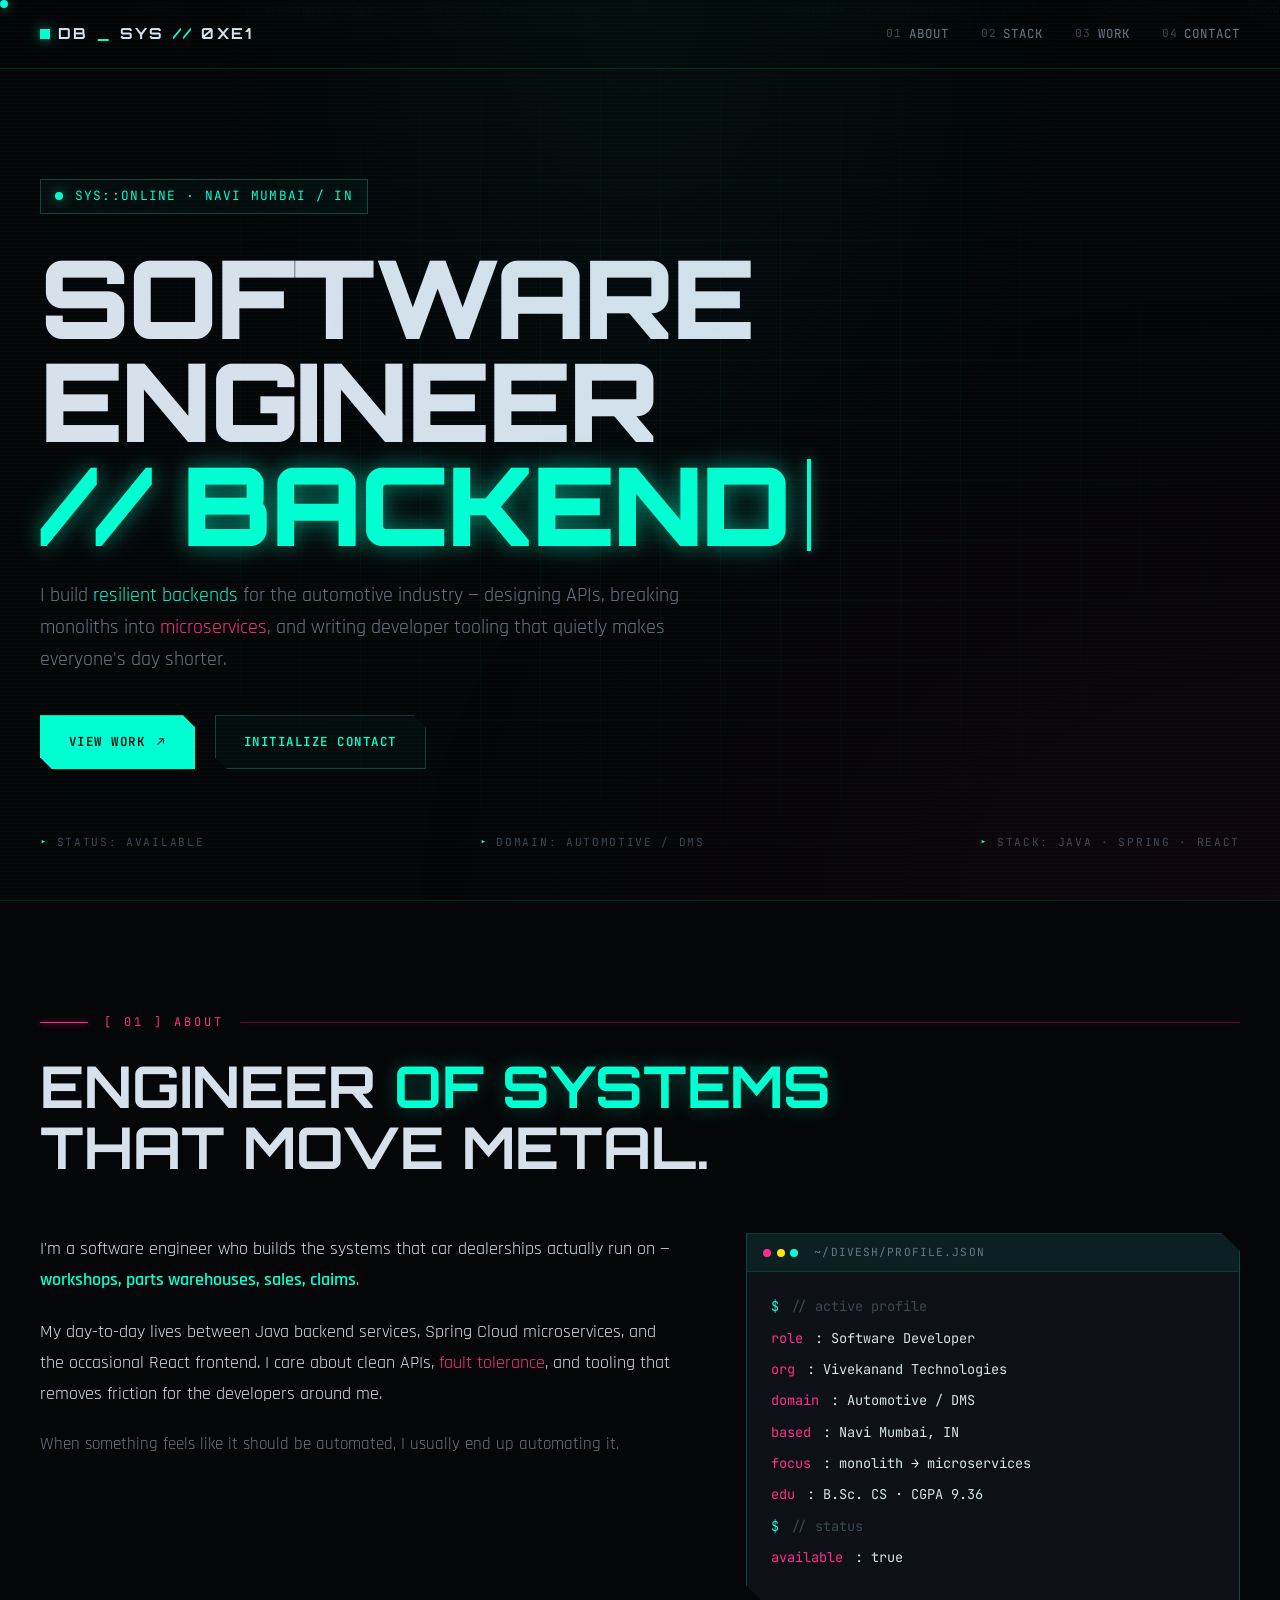
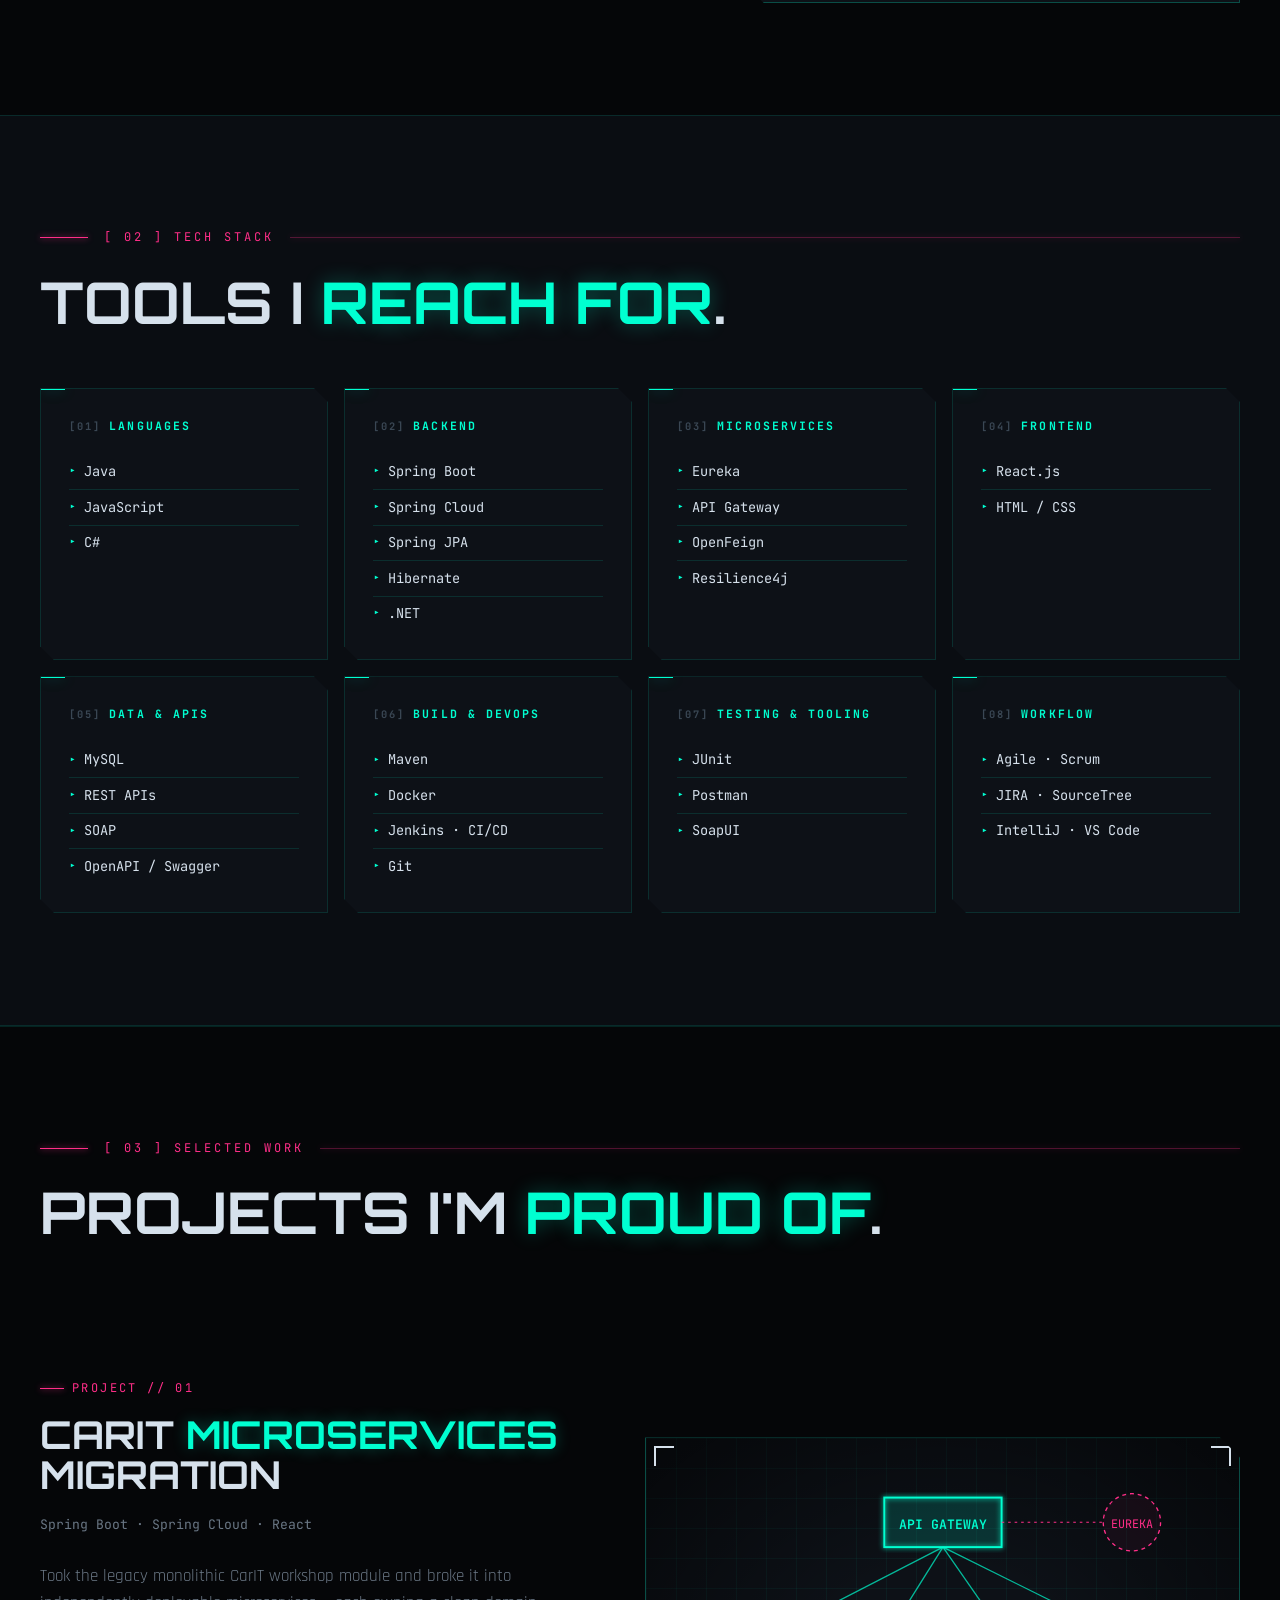
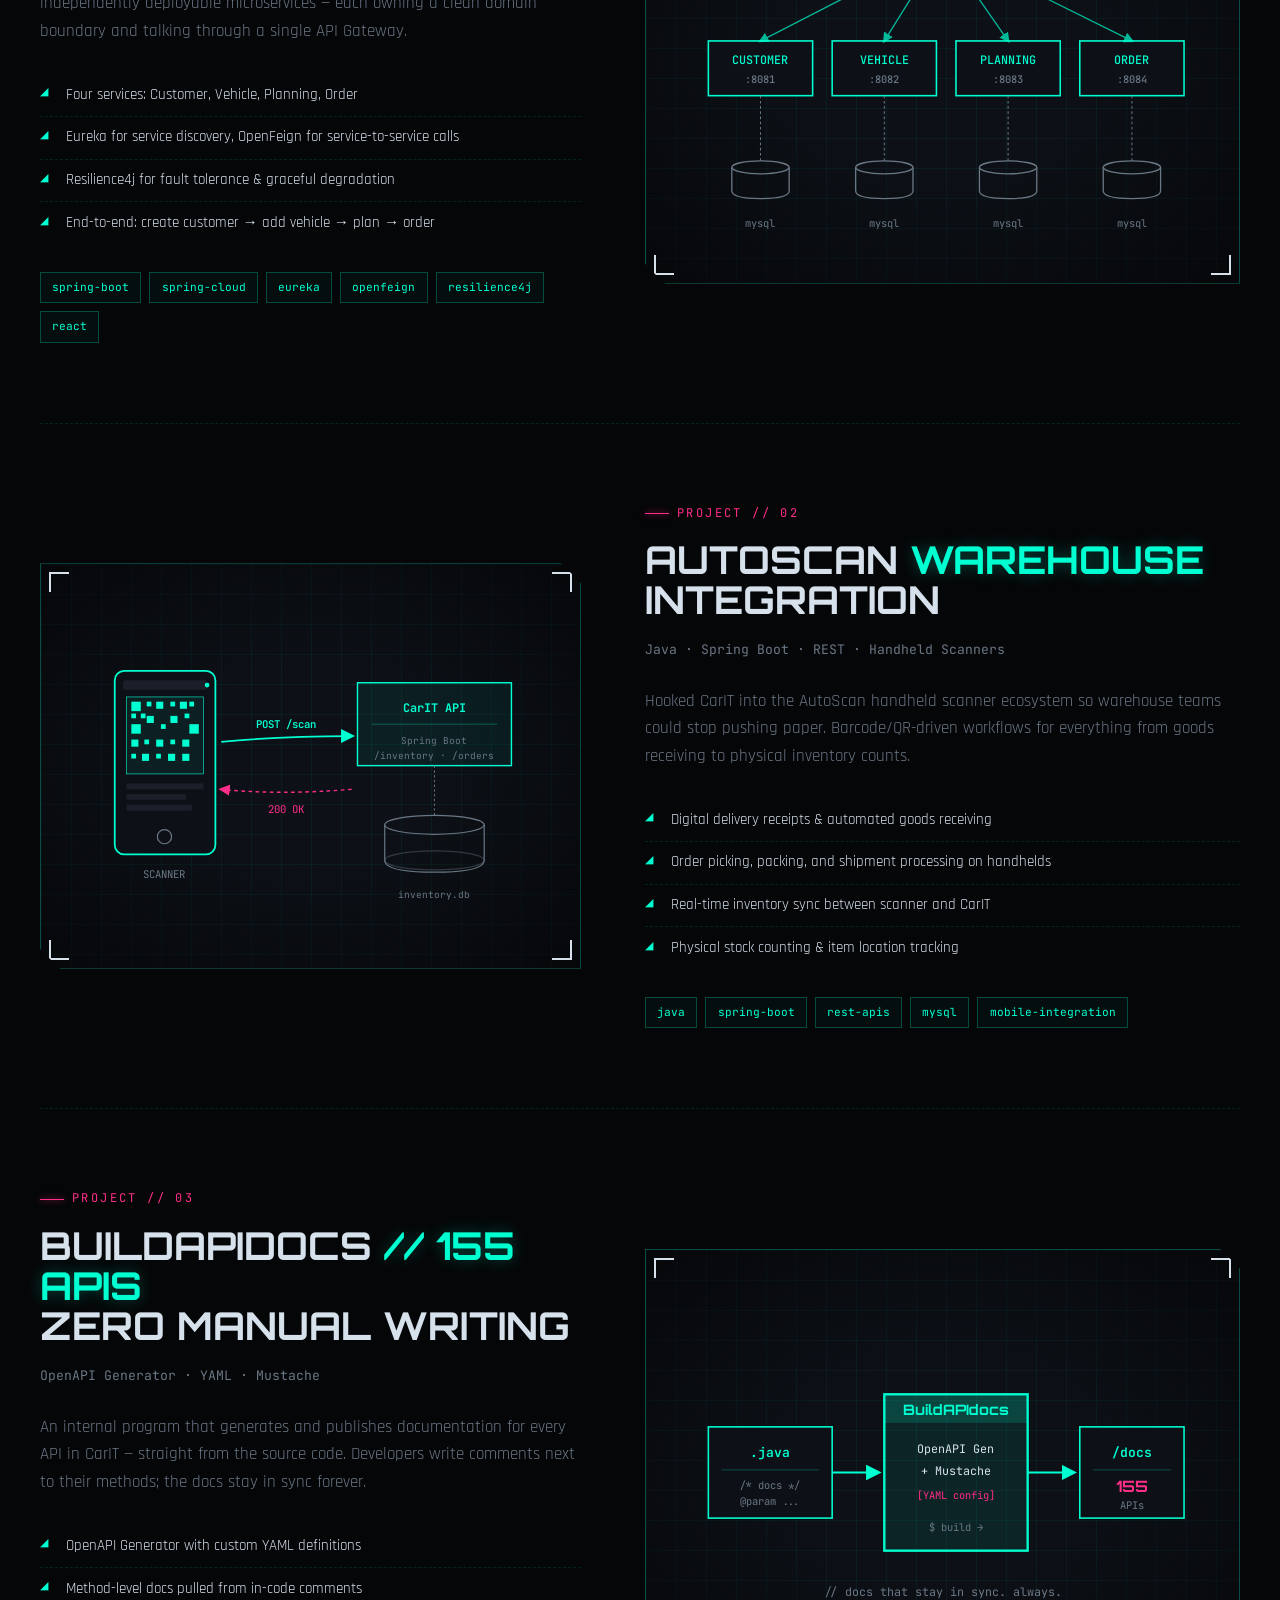
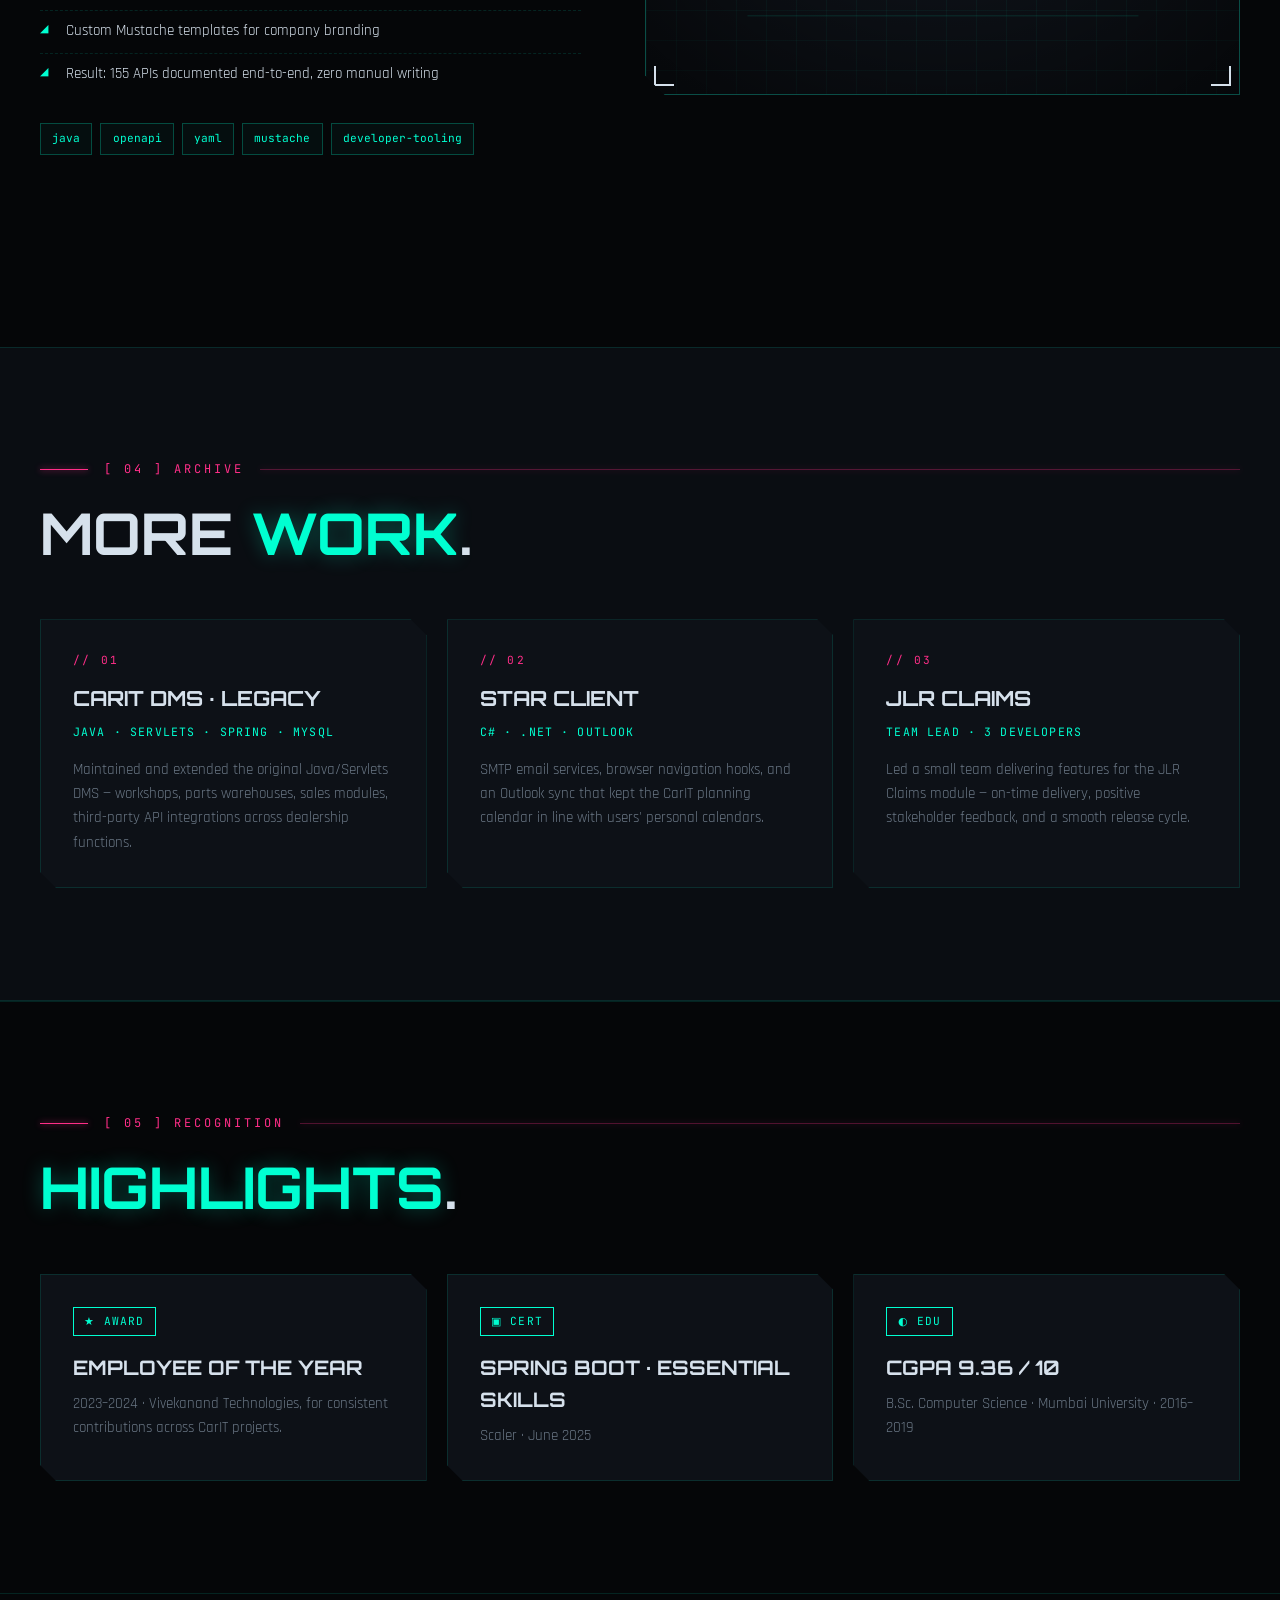
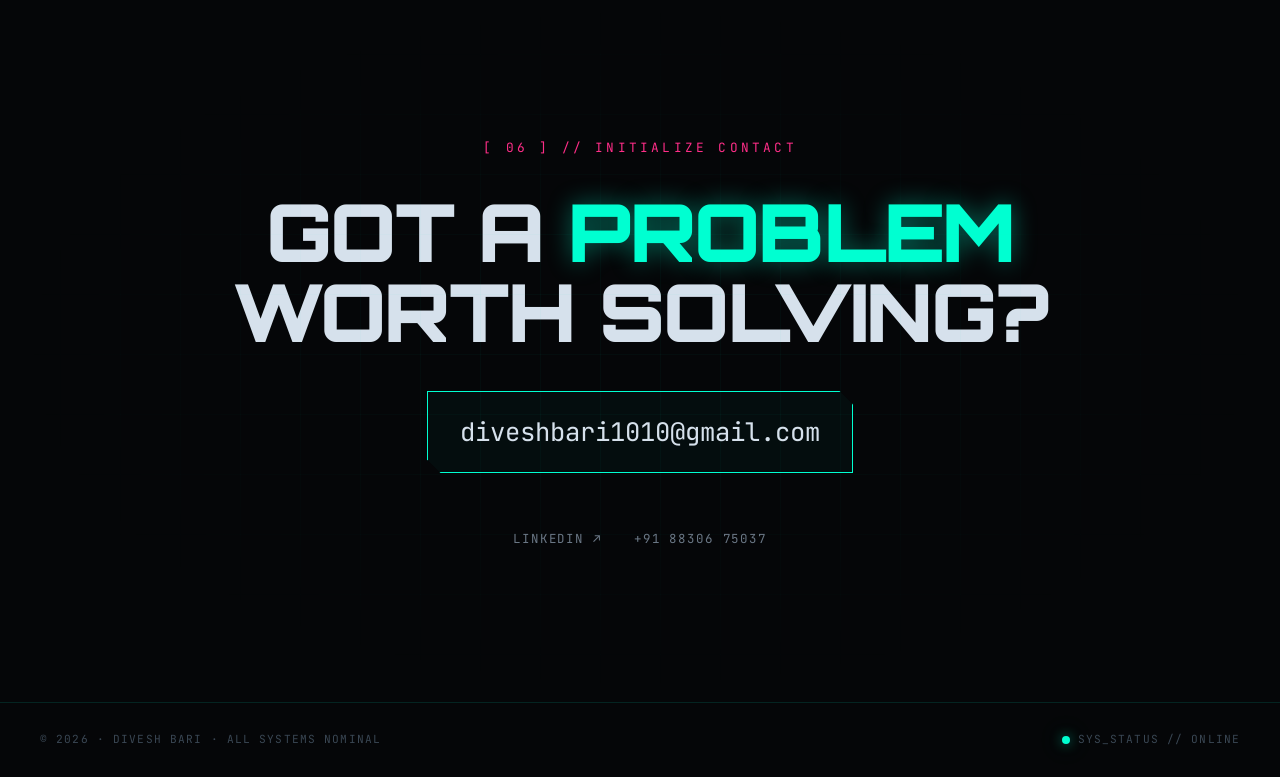
==== Portfolio/index.html @ e972c7b0 "Old portfolio and new portfolio websites Old portfolio and new portfolio websites" ====
<!DOCTYPE html>
<html lang="en">
<head>
<meta charset="UTF-8" />
<meta name="viewport" content="width=device-width, initial-scale=1.0" />
<title>Divesh Bari // Software Engineer</title>
<meta name="description" content="Software Engineer specializing in Java/Spring Boot, React, and microservices." />

<link rel="preconnect" href="https://fonts.googleapis.com">
<link rel="preconnect" href="https://fonts.gstatic.com" crossorigin>
<link href="https://fonts.googleapis.com/css2?family=JetBrains+Mono:wght@300;400;500;600;700;800&family=Orbitron:wght@400;500;700;900&family=Rajdhani:wght@300;400;500;600;700&display=swap" rel="stylesheet">
<link rel="icon" type="image/png" href="./assets/db-initials-monogram-letter.jpg">

<style>
:root {
  --bg: #050608;
  --bg-elev: #0a0d12;
  --bg-card: #0d1117;
  --panel: rgba(0, 255, 209, 0.03);
  --line: rgba(0, 255, 209, 0.12);
  --line-bright: rgba(0, 255, 209, 0.25);
  --text: #d6e1ec;
  --text-dim: #6a7785;
  --text-faint: #3a4754;

  --cyan: #00ffd1;
  --magenta: #ff2e88;
  --yellow: #ffe600;
  --purple: #b388ff;

  --display: 'Orbitron', sans-serif;
  --body: 'Rajdhani', sans-serif;
  --mono: 'JetBrains Mono', monospace;

  --glow-cyan: 0 0 12px rgba(0, 255, 209, 0.5), 0 0 30px rgba(0, 255, 209, 0.25);
  --glow-magenta: 0 0 12px rgba(255, 46, 136, 0.5), 0 0 30px rgba(255, 46, 136, 0.25);
}

* { margin: 0; padding: 0; box-sizing: border-box; }
html { scroll-behavior: smooth; }

body {
  background: var(--bg);
  color: var(--text);
  font-family: var(--body);
  font-weight: 400;
  font-size: 17px;
  line-height: 1.6;
  overflow-x: hidden;
  -webkit-font-smoothing: antialiased;
}

body::before {
  content: '';
  position: fixed;
  inset: 0;
  pointer-events: none;
  z-index: 100;
  background: repeating-linear-gradient(0deg, rgba(0, 255, 209, 0.015) 0 1px, transparent 1px 4px);
  mix-blend-mode: screen;
}
body::after {
  content: '';
  position: fixed;
  inset: 0;
  pointer-events: none;
  z-index: 99;
  background:
    radial-gradient(ellipse at top, rgba(0, 255, 209, 0.04) 0%, transparent 50%),
    radial-gradient(ellipse at bottom right, rgba(255, 46, 136, 0.04) 0%, transparent 50%);
}

.cursor-dot {
  position: fixed;
  width: 8px; height: 8px;
  background: var(--cyan);
  border-radius: 50%;
  pointer-events: none;
  z-index: 9999;
  transition: transform 0.1s ease-out;
  box-shadow: var(--glow-cyan);
  display: none;
}
@media (hover: hover) and (pointer: fine) {
  .cursor-dot { display: block; }
}

nav {
  position: fixed;
  top: 0; left: 0; right: 0;
  z-index: 50;
  padding: 1.25rem 2.5rem;
  display: flex;
  justify-content: space-between;
  align-items: center;
  background: rgba(5, 6, 8, 0.7);
  backdrop-filter: blur(16px);
  border-bottom: 1px solid var(--line);
}
.nav-logo {
  font-family: var(--display);
  font-weight: 700;
  font-size: 0.95rem;
  letter-spacing: 0.15em;
  text-transform: uppercase;
  display: flex; align-items: center; gap: 0.5rem;
}
.nav-logo::before {
  content: '';
  width: 10px; height: 10px;
  background: var(--cyan);
  box-shadow: var(--glow-cyan);
  animation: pulse 2s ease-in-out infinite;
}
@keyframes pulse {
  0%, 100% { opacity: 1; transform: scale(1); }
  50% { opacity: 0.6; transform: scale(0.8); }
}
.nav-logo span { color: var(--cyan); }

.nav-links {
  display: flex;
  gap: 2rem;
  list-style: none;
  font-family: var(--mono);
  font-size: 0.78rem;
  letter-spacing: 0.08em;
  text-transform: uppercase;
}
.nav-links a {
  color: var(--text-dim);
  text-decoration: none;
  transition: all 0.2s;
  position: relative;
  padding: 0.25rem 0;
  display: flex;
  align-items: center;
  gap: 0.4rem;
}
.nav-links a .num { color: var(--text-faint); font-size: 0.7rem; }
.nav-links a:hover, .nav-links a.active {
  color: var(--cyan);
  text-shadow: var(--glow-cyan);
}
.nav-links a.active .num, .nav-links a:hover .num { color: var(--cyan); }
.nav-links a.active::after {
  content: '';
  position: absolute;
  bottom: -1.32rem; left: 0; right: 0;
  height: 2px;
  background: var(--cyan);
  box-shadow: var(--glow-cyan);
}
@media (max-width: 720px) {
  nav { padding: 1rem 1.25rem; }
  .nav-links { gap: 1rem; font-size: 0.65rem; }
  .nav-links a .num { display: none; }
}

.hero {
  min-height: 100vh;
  padding: 7rem 2.5rem 4rem;
  position: relative;
  display: grid;
  align-items: center;
  overflow: hidden;
}
.hero::before {
  content: '';
  position: absolute;
  inset: 0;
  background-image:
    linear-gradient(rgba(0, 255, 209, 0.04) 1px, transparent 1px),
    linear-gradient(90deg, rgba(0, 255, 209, 0.04) 1px, transparent 1px);
  background-size: 60px 60px;
  mask-image: radial-gradient(ellipse at center, black 30%, transparent 75%);
}
.hero-deco {
  position: absolute;
  inset: 0;
  pointer-events: none;
  overflow: hidden;
}
.hero-deco span {
  position: absolute;
  font-family: var(--mono);
  font-size: 0.7rem;
  color: var(--cyan);
  opacity: 0.15;
  animation: float linear infinite;
  white-space: nowrap;
}
@keyframes float {
  from { transform: translateY(100vh); }
  to { transform: translateY(-100px); }
}

.hero-inner {
  max-width: 1280px;
  margin: 0 auto;
  width: 100%;
  position: relative;
  z-index: 1;
}

.hero-meta {
  font-family: var(--mono);
  font-size: 0.8rem;
  color: var(--cyan);
  margin-bottom: 2rem;
  display: inline-flex;
  align-items: center;
  gap: 0.75rem;
  padding: 0.4rem 0.85rem;
  border: 1px solid var(--line-bright);
  background: var(--panel);
  letter-spacing: 0.1em;
  opacity: 0;
  animation: glitchIn 0.6s 0.2s ease-out forwards;
}
.hero-meta::before {
  content: '';
  width: 8px; height: 8px;
  background: var(--cyan);
  border-radius: 50%;
  box-shadow: var(--glow-cyan);
  animation: pulse 1.5s ease-in-out infinite;
}

.hero h1 {
  font-family: var(--display);
  font-weight: 900;
  font-size: clamp(2.75rem, 8.5vw, 7rem);
  line-height: 0.95;
  letter-spacing: -0.02em;
  text-transform: uppercase;
  margin-bottom: 1.5rem;
}
.hero h1 .l {
  display: block;
  opacity: 0;
  animation: glitchIn 0.7s ease-out forwards;
}
.hero h1 .l:nth-child(1) { animation-delay: 0.35s; }
.hero h1 .l:nth-child(2) { animation-delay: 0.5s; }
.hero h1 .l:nth-child(3) { animation-delay: 0.65s; }
.hero h1 .neon {
  color: var(--cyan);
  text-shadow: 0 0 20px rgba(0, 255, 209, 0.4), 0 0 40px rgba(0, 255, 209, 0.2);
}
.hero h1 .neon::after {
  content: '';
  display: inline-block;
  width: 4px; height: 0.85em;
  background: var(--cyan);
  margin-left: 0.15em;
  vertical-align: -0.05em;
  box-shadow: var(--glow-cyan);
  animation: blink 1s steps(2) infinite;
}
@keyframes blink { 50% { opacity: 0; } }
@keyframes glitchIn {
  0% { opacity: 0; transform: translateY(20px); filter: blur(8px); }
  60% { opacity: 1; filter: blur(0); }
  100% { opacity: 1; transform: translateY(0); filter: blur(0); }
}

.hero-tagline {
  font-family: var(--body);
  font-size: clamp(1.05rem, 1.6vw, 1.35rem);
  color: var(--text-dim);
  max-width: 42rem;
  line-height: 1.55;
  margin-bottom: 2.5rem;
  opacity: 0;
  animation: glitchIn 0.8s 0.85s ease-out forwards;
}
.hero-tagline .hl { color: var(--cyan); }
.hero-tagline .hl2 { color: var(--magenta); }

.hero-cta {
  display: flex;
  gap: 1.25rem;
  flex-wrap: wrap;
  opacity: 0;
  animation: glitchIn 0.8s 1s ease-out forwards;
}
.btn {
  font-family: var(--mono);
  font-size: 0.78rem;
  font-weight: 600;
  text-transform: uppercase;
  letter-spacing: 0.12em;
  padding: 1rem 1.75rem;
  text-decoration: none;
  position: relative;
  transition: all 0.25s;
  border: 1px solid var(--line-bright);
  color: var(--cyan);
  display: inline-flex;
  align-items: center;
  gap: 0.75rem;
  background: var(--panel);
  clip-path: polygon(0 0, calc(100% - 12px) 0, 100% 12px, 100% 100%, 12px 100%, 0 calc(100% - 12px));
}
.btn:hover {
  color: var(--bg);
  background: var(--cyan);
  border-color: var(--cyan);
  box-shadow: var(--glow-cyan);
}
.btn.primary {
  background: var(--cyan);
  color: var(--bg);
  box-shadow: var(--glow-cyan);
}
.btn.primary:hover { background: transparent; color: var(--cyan); }
.btn .arrow { transition: transform 0.25s; }
.btn:hover .arrow { transform: translate(2px, -2px); }

.hero-stats {
  position: absolute;
  bottom: 3rem;
  left: 2.5rem;
  right: 2.5rem;
  display: flex;
  justify-content: space-between;
  font-family: var(--mono);
  font-size: 0.7rem;
  color: var(--text-faint);
  text-transform: uppercase;
  letter-spacing: 0.15em;
  opacity: 0;
  animation: glitchIn 1s 1.3s ease-out forwards;
}
.hero-stats span { display: flex; align-items: center; gap: 0.5rem; }
.hero-stats span::before { content: '▸'; color: var(--cyan); }
@media (max-width: 720px) {
  .hero-stats { font-size: 0.6rem; flex-direction: column; gap: 0.5rem; bottom: 1.5rem; }
}

section { padding: 7rem 2.5rem; position: relative; }
.container { max-width: 1280px; margin: 0 auto; position: relative; z-index: 1; }

.section-label {
  font-family: var(--mono);
  font-size: 0.75rem;
  text-transform: uppercase;
  letter-spacing: 0.25em;
  color: var(--magenta);
  margin-bottom: 1.5rem;
  display: flex;
  align-items: center;
  gap: 1rem;
}
.section-label::before, .section-label::after {
  content: '';
  height: 1px;
  background: var(--magenta);
  box-shadow: 0 0 6px var(--magenta);
}
.section-label::before { width: 3rem; }
.section-label::after { flex: 1; opacity: 0.3; }

.section-title {
  font-family: var(--display);
  font-weight: 700;
  font-size: clamp(2rem, 4.5vw, 3.75rem);
  line-height: 1.05;
  text-transform: uppercase;
  margin-bottom: 3.5rem;
}
.section-title .neon { color: var(--cyan); text-shadow: 0 0 20px rgba(0, 255, 209, 0.3); }

.about { border-top: 1px solid var(--line); }
.about-grid { display: grid; grid-template-columns: 1.3fr 1fr; gap: 4rem; align-items: start; }
@media (max-width: 900px) { .about-grid { grid-template-columns: 1fr; gap: 2.5rem; } }

.about-text p { font-size: 1.15rem; line-height: 1.7; color: var(--text); margin-bottom: 1.25rem; }
.about-text p:last-child { color: var(--text-dim); font-size: 1.05rem; }
.about-text strong { color: var(--cyan); font-weight: 600; }
.about-text em { font-style: normal; color: var(--magenta); }

.terminal {
  background: var(--bg-card);
  border: 1px solid var(--line-bright);
  font-family: var(--mono);
  font-size: 0.85rem;
  clip-path: polygon(0 0, calc(100% - 18px) 0, 100% 18px, 100% 100%, 18px 100%, 0 calc(100% - 18px));
}
.terminal-bar {
  background: rgba(0, 255, 209, 0.06);
  padding: 0.6rem 1rem;
  border-bottom: 1px solid var(--line);
  display: flex;
  align-items: center;
  gap: 0.5rem;
  font-size: 0.7rem;
  color: var(--text-dim);
  text-transform: uppercase;
  letter-spacing: 0.1em;
}
.terminal-bar .dots { display: flex; gap: 0.35rem; margin-right: 0.5rem; }
.terminal-bar .dots span { width: 8px; height: 8px; border-radius: 50%; }
.terminal-bar .dots span:nth-child(1) { background: var(--magenta); }
.terminal-bar .dots span:nth-child(2) { background: var(--yellow); }
.terminal-bar .dots span:nth-child(3) { background: var(--cyan); }
.terminal-body { padding: 1.5rem; }
.terminal-line { display: flex; gap: 0.75rem; margin-bottom: 0.6rem; }
.terminal-line .prompt { color: var(--cyan); }
.terminal-line .key { color: var(--magenta); }
.terminal-line .val { color: var(--text); }
.terminal-line .com { color: var(--text-faint); }

.stack {
  background: var(--bg-elev);
  border-top: 1px solid var(--line);
  border-bottom: 1px solid var(--line);
}
.stack-grid { display: grid; grid-template-columns: repeat(auto-fit, minmax(250px, 1fr)); gap: 1rem; }
.stack-cell {
  padding: 1.75rem;
  background: var(--bg-card);
  border: 1px solid var(--line);
  position: relative;
  transition: all 0.3s;
  clip-path: polygon(0 0, calc(100% - 14px) 0, 100% 14px, 100% 100%, 14px 100%, 0 calc(100% - 14px));
}
.stack-cell::before {
  content: '';
  position: absolute;
  top: 0; left: 0;
  width: 24px; height: 1px;
  background: var(--cyan);
  box-shadow: var(--glow-cyan);
}
.stack-cell:hover {
  border-color: var(--cyan);
  transform: translateY(-2px);
  box-shadow: 0 8px 30px rgba(0, 255, 209, 0.1);
}
.stack-cell h3 {
  font-family: var(--mono);
  font-size: 0.72rem;
  text-transform: uppercase;
  letter-spacing: 0.18em;
  color: var(--cyan);
  margin-bottom: 1.2rem;
  display: flex;
  align-items: center;
  gap: 0.5rem;
}
.stack-cell h3 .id { color: var(--text-faint); font-size: 0.65rem; }
.stack-cell ul { list-style: none; }
.stack-cell li {
  font-family: var(--mono);
  font-size: 0.85rem;
  color: var(--text);
  padding: 0.4rem 0;
  border-bottom: 1px solid var(--line);
  display: flex;
  align-items: center;
  gap: 0.5rem;
}
.stack-cell li:last-child { border-bottom: none; }
.stack-cell li::before { content: '▸'; color: var(--cyan); font-size: 0.75rem; }

.projects { border-top: 1px solid var(--line); }
.project {
  display: grid;
  grid-template-columns: 1fr 1.1fr;
  gap: 4rem;
  padding: 5rem 0;
  border-bottom: 1px dashed var(--line);
  align-items: center;
}
.project:last-of-type { border-bottom: none; }
.project:nth-child(even) .project-info { order: 2; }
@media (max-width: 900px) {
  .project { grid-template-columns: 1fr; gap: 2rem; padding: 3.5rem 0; }
  .project:nth-child(even) .project-info { order: 0; }
}

.project-num {
  font-family: var(--mono);
  font-size: 0.75rem;
  color: var(--magenta);
  letter-spacing: 0.2em;
  margin-bottom: 1rem;
  display: flex;
  align-items: center;
  gap: 0.5rem;
}
.project-num::before {
  content: '';
  width: 24px; height: 1px;
  background: var(--magenta);
  box-shadow: 0 0 6px var(--magenta);
}
.project-title {
  font-family: var(--display);
  font-size: clamp(1.6rem, 3.4vw, 2.4rem);
  font-weight: 700;
  line-height: 1.05;
  text-transform: uppercase;
  margin-bottom: 1.2rem;
}
.project-title .neon { color: var(--cyan); text-shadow: 0 0 15px rgba(0, 255, 209, 0.3); }
.project-subtitle {
  font-family: var(--mono);
  font-size: 0.82rem;
  color: var(--text-dim);
  margin-bottom: 1.75rem;
}
.project-desc { color: var(--text-dim); font-size: 1.05rem; line-height: 1.65; margin-bottom: 1.75rem; }
.project-highlights { list-style: none; margin-bottom: 1.75rem; }
.project-highlights li {
  padding: 0.55rem 0 0.55rem 1.6rem;
  position: relative;
  color: var(--text);
  font-size: 0.95rem;
  border-bottom: 1px dashed var(--line);
}
.project-highlights li:last-child { border-bottom: none; }
.project-highlights li::before {
  content: '◢';
  position: absolute;
  left: 0;
  color: var(--cyan);
  font-size: 0.7rem;
  top: 0.65rem;
}
.project-tags { display: flex; flex-wrap: wrap; gap: 0.5rem; }
.tag {
  font-family: var(--mono);
  font-size: 0.7rem;
  padding: 0.35rem 0.7rem;
  border: 1px solid var(--line-bright);
  color: var(--cyan);
  text-transform: lowercase;
  background: var(--panel);
}

.project-visual {
  aspect-ratio: 4 / 3;
  background: var(--bg-card);
  border: 1px solid var(--line-bright);
  position: relative;
  overflow: hidden;
  display: flex;
  align-items: center;
  justify-content: center;
  clip-path: polygon(0 0, calc(100% - 20px) 0, 100% 20px, 100% 100%, 20px 100%, 0 calc(100% - 20px));
}
.project-visual::before {
  content: '';
  position: absolute;
  inset: 0;
  background-image:
    linear-gradient(rgba(0, 255, 209, 0.05) 1px, transparent 1px),
    linear-gradient(90deg, rgba(0, 255, 209, 0.05) 1px, transparent 1px);
  background-size: 30px 30px;
}
.project-visual::after {
  content: '';
  position: absolute;
  inset: 0;
  background: radial-gradient(ellipse at center, transparent 30%, rgba(0, 0, 0, 0.6) 100%);
}
.project-visual svg { position: relative; z-index: 1; width: 88%; height: 88%; }
.project-visual .corner-tl, .project-visual .corner-tr,
.project-visual .corner-bl, .project-visual .corner-br {
  position: absolute;
  width: 20px; height: 20px;
  border-color: var(--cyan);
  z-index: 2;
}
.project-visual .corner-tl { top: 8px; left: 8px; border-top: 2px solid; border-left: 2px solid; }
.project-visual .corner-tr { top: 8px; right: 8px; border-top: 2px solid; border-right: 2px solid; }
.project-visual .corner-bl { bottom: 8px; left: 8px; border-bottom: 2px solid; border-left: 2px solid; }
.project-visual .corner-br { bottom: 8px; right: 8px; border-bottom: 2px solid; border-right: 2px solid; }

.more {
  background: var(--bg-elev);
  border-top: 1px solid var(--line);
  border-bottom: 1px solid var(--line);
}
.more-grid { display: grid; grid-template-columns: repeat(auto-fit, minmax(280px, 1fr)); gap: 1.25rem; }
.more-card {
  padding: 2rem;
  background: var(--bg-card);
  border: 1px solid var(--line);
  transition: all 0.3s;
  clip-path: polygon(0 0, calc(100% - 16px) 0, 100% 16px, 100% 100%, 16px 100%, 0 calc(100% - 16px));
}
.more-card:hover {
  border-color: var(--magenta);
  transform: translateY(-4px);
  box-shadow: 0 8px 30px rgba(255, 46, 136, 0.1);
}
.more-card .tag-num {
  font-family: var(--mono);
  font-size: 0.7rem;
  color: var(--magenta);
  letter-spacing: 0.2em;
  margin-bottom: 0.75rem;
}
.more-card h3 {
  font-family: var(--display);
  font-size: 1.3rem;
  font-weight: 700;
  text-transform: uppercase;
  margin-bottom: 0.5rem;
}
.more-card .meta {
  font-family: var(--mono);
  font-size: 0.72rem;
  color: var(--cyan);
  margin-bottom: 1rem;
  text-transform: uppercase;
  letter-spacing: 0.1em;
}
.more-card p { color: var(--text-dim); font-size: 0.95rem; line-height: 1.6; }

.recognition { border-top: 1px solid var(--line); }
.recog-grid { display: grid; grid-template-columns: repeat(auto-fit, minmax(280px, 1fr)); gap: 1.25rem; }
.recog-cell {
  padding: 2rem;
  background: var(--bg-card);
  border: 1px solid var(--line);
  clip-path: polygon(0 0, calc(100% - 16px) 0, 100% 16px, 100% 100%, 16px 100%, 0 calc(100% - 16px));
  transition: all 0.3s;
}
.recog-cell:hover { border-color: var(--cyan); }
.recog-cell .badge {
  display: inline-block;
  font-family: var(--mono);
  font-size: 0.7rem;
  color: var(--cyan);
  padding: 0.3rem 0.65rem;
  border: 1px solid var(--cyan);
  text-transform: uppercase;
  letter-spacing: 0.1em;
  margin-bottom: 1rem;
}
.recog-cell h3 {
  font-family: var(--display);
  font-size: 1.25rem;
  font-weight: 700;
  margin-bottom: 0.5rem;
  text-transform: uppercase;
}
.recog-cell p { color: var(--text-dim); font-size: 0.92rem; }

.contact {
  border-top: 1px solid var(--line);
  text-align: center;
  padding: 9rem 2.5rem;
  position: relative;
  overflow: hidden;
}
.contact::before {
  content: '';
  position: absolute;
  inset: 0;
  background-image:
    linear-gradient(rgba(0, 255, 209, 0.03) 1px, transparent 1px),
    linear-gradient(90deg, rgba(0, 255, 209, 0.03) 1px, transparent 1px);
  background-size: 60px 60px;
  mask-image: radial-gradient(ellipse at center, black 20%, transparent 70%);
}
.contact .pre {
  font-family: var(--mono);
  font-size: 0.8rem;
  color: var(--magenta);
  letter-spacing: 0.25em;
  text-transform: uppercase;
  margin-bottom: 2rem;
}
.contact h2 {
  font-family: var(--display);
  font-weight: 900;
  font-size: clamp(2.25rem, 6.5vw, 5rem);
  line-height: 1.0;
  text-transform: uppercase;
  letter-spacing: -0.02em;
  margin-bottom: 2.5rem;
}
.contact h2 .neon { color: var(--cyan); text-shadow: 0 0 25px rgba(0, 255, 209, 0.4); }
.contact-email {
  font-family: var(--mono);
  font-size: clamp(1.05rem, 2.5vw, 1.6rem);
  color: var(--text);
  text-decoration: none;
  padding: 1.25rem 2rem;
  border: 1px solid var(--cyan);
  background: var(--panel);
  display: inline-block;
  transition: all 0.3s;
  clip-path: polygon(0 0, calc(100% - 14px) 0, 100% 14px, 100% 100%, 14px 100%, 0 calc(100% - 14px));
}
.contact-email:hover {
  color: var(--bg);
  background: var(--cyan);
  box-shadow: var(--glow-cyan);
}
.contact-links {
  margin-top: 3rem;
  display: flex;
  justify-content: center;
  gap: 2rem;
  font-family: var(--mono);
  font-size: 0.78rem;
  text-transform: uppercase;
  letter-spacing: 0.15em;
  flex-wrap: wrap;
}
.contact-links a {
  color: var(--text-dim);
  text-decoration: none;
  transition: all 0.2s;
  padding: 0.5rem 0;
  border-bottom: 1px solid transparent;
}
.contact-links a:hover { color: var(--cyan); border-color: var(--cyan); }

footer {
  padding: 1.75rem 2.5rem;
  border-top: 1px solid var(--line);
  display: flex;
  justify-content: space-between;
  font-family: var(--mono);
  font-size: 0.7rem;
  color: var(--text-faint);
  text-transform: uppercase;
  letter-spacing: 0.1em;
}
footer .status { display: flex; align-items: center; gap: 0.5rem; }
footer .status::before {
  content: '';
  width: 8px; height: 8px;
  background: var(--cyan);
  border-radius: 50%;
  box-shadow: var(--glow-cyan);
  animation: pulse 2s ease-in-out infinite;
}
@media (max-width: 600px) {
  footer { flex-direction: column; gap: 0.5rem; align-items: center; }
}

.reveal { opacity: 0; transform: translateY(40px); transition: opacity 0.8s, transform 0.8s; }
.reveal.in { opacity: 1; transform: translateY(0); }

.reveal-children > * { opacity: 0; transform: translateY(20px); transition: opacity 0.6s, transform 0.6s; }
.reveal-children.in > * { opacity: 1; transform: translateY(0); }
.reveal-children.in > *:nth-child(1) { transition-delay: 0.05s; }
.reveal-children.in > *:nth-child(2) { transition-delay: 0.12s; }
.reveal-children.in > *:nth-child(3) { transition-delay: 0.19s; }
.reveal-children.in > *:nth-child(4) { transition-delay: 0.26s; }
.reveal-children.in > *:nth-child(5) { transition-delay: 0.33s; }
.reveal-children.in > *:nth-child(6) { transition-delay: 0.4s; }
.reveal-children.in > *:nth-child(7) { transition-delay: 0.47s; }
.reveal-children.in > *:nth-child(8) { transition-delay: 0.54s; }

.contact-links a,
.contact-email {
  position: relative;
  z-index: 9999;
}
</style>
</head>
<body>

<div class="cursor-dot" id="cursor"></div>

<nav>
  <div class="nav-logo">DB<span>_</span>SYS<span>//</span>0xE1</div>
  <ul class="nav-links">
    <li><a href="#about" data-section="about"><span class="num">01</span> About</a></li>
    <li><a href="#stack" data-section="stack"><span class="num">02</span> Stack</a></li>
    <li><a href="#work" data-section="work"><span class="num">03</span> Work</a></li>
    <li><a href="#contact" data-section="contact"><span class="num">04</span> Contact</a></li>
  </ul>
</nav>

<section class="hero" id="top">
  <div class="hero-deco" id="deco"></div>
  <div class="hero-inner">
    <div class="hero-meta">SYS::ONLINE · NAVI MUMBAI / IN</div>
    <h1>
      <span class="l">Software</span>
      <span class="l">Engineer</span>
      <span class="l neon">// Backend</span>
    </h1>
    <p class="hero-tagline">
      I build <span class="hl">resilient backends</span> for the automotive industry —
      designing APIs, breaking monoliths into <span class="hl2">microservices</span>,
      and writing developer tooling that quietly makes everyone's day shorter.
    </p>
    <div class="hero-cta">
      <a href="#work" class="btn primary">View Work <span class="arrow">↗</span></a>
      <a href="#contact" class="btn">Initialize Contact</a>
    </div>
  </div>
  <div class="hero-stats">
    <span>STATUS: AVAILABLE</span>
    <span>DOMAIN: AUTOMOTIVE / DMS</span>
    <span>STACK: JAVA · SPRING · REACT</span>
  </div>
</section>

<section id="about" class="about">
  <div class="container">
    <div class="section-label">[ 01 ] About</div>
    <h2 class="section-title reveal">Engineer <span class="neon">of systems</span><br>that move metal.</h2>
    <div class="about-grid">
      <div class="about-text reveal">
        <p>I'm a software engineer who builds the systems that car dealerships
        actually run on — <strong>workshops, parts warehouses, sales, claims</strong>.</p>
        <p>My day-to-day lives between Java backend services, Spring Cloud
        microservices, and the occasional React frontend. I care about clean
        APIs, <em>fault tolerance</em>, and tooling that removes friction
        for the developers around me.</p>
        <p>When something feels like it should be automated, I usually end up
        automating it.</p>
      </div>
      <div class="terminal reveal">
        <div class="terminal-bar">
          <div class="dots"><span></span><span></span><span></span></div>
          <span>~/divesh/profile.json</span>
        </div>
        <div class="terminal-body">
          <div class="terminal-line"><span class="prompt">$</span><span class="com">// active profile</span></div>
          <div class="terminal-line"><span class="key">role</span><span class="val">: Software Developer</span></div>
          <div class="terminal-line"><span class="key">org</span><span class="val">: Vivekanand Technologies</span></div>
          <div class="terminal-line"><span class="key">domain</span><span class="val">: Automotive / DMS</span></div>
          <div class="terminal-line"><span class="key">based</span><span class="val">: Navi Mumbai, IN</span></div>
          <div class="terminal-line"><span class="key">focus</span><span class="val">: monolith → microservices</span></div>
          <div class="terminal-line"><span class="key">edu</span><span class="val">: B.Sc. CS · CGPA 9.36</span></div>
          <div class="terminal-line"><span class="prompt">$</span><span class="com">// status</span></div>
          <div class="terminal-line"><span class="key">available</span><span class="val">: true</span></div>
        </div>
      </div>
    </div>
  </div>
</section>

<section id="stack" class="stack">
  <div class="container">
    <div class="section-label">[ 02 ] Tech Stack</div>
    <h2 class="section-title reveal">Tools I <span class="neon">reach for</span>.</h2>
    <div class="stack-grid reveal-children">
      <div class="stack-cell"><h3><span class="id">[01]</span> Languages</h3><ul><li>Java</li><li>JavaScript</li><li>C#</li></ul></div>
      <div class="stack-cell"><h3><span class="id">[02]</span> Backend</h3><ul><li>Spring Boot</li><li>Spring Cloud</li><li>Spring JPA</li><li>Hibernate</li><li>.NET</li></ul></div>
      <div class="stack-cell"><h3><span class="id">[03]</span> Microservices</h3><ul><li>Eureka</li><li>API Gateway</li><li>OpenFeign</li><li>Resilience4j</li></ul></div>
      <div class="stack-cell"><h3><span class="id">[04]</span> Frontend</h3><ul><li>React.js</li><li>HTML / CSS</li></ul></div>
      <div class="stack-cell"><h3><span class="id">[05]</span> Data &amp; APIs</h3><ul><li>MySQL</li><li>REST APIs</li><li>SOAP</li><li>OpenAPI / Swagger</li></ul></div>
      <div class="stack-cell"><h3><span class="id">[06]</span> Build &amp; DevOps</h3><ul><li>Maven</li><li>Docker</li><li>Jenkins · CI/CD</li><li>Git</li></ul></div>
      <div class="stack-cell"><h3><span class="id">[07]</span> Testing &amp; Tooling</h3><ul><li>JUnit</li><li>Postman</li><li>SoapUI</li></ul></div>
      <div class="stack-cell"><h3><span class="id">[08]</span> Workflow</h3><ul><li>Agile · Scrum</li><li>JIRA · SourceTree</li><li>IntelliJ · VS Code</li></ul></div>
    </div>
  </div>
</section>

<section id="work" class="projects">
  <div class="container">
    <div class="section-label">[ 03 ] Selected Work</div>
    <h2 class="section-title reveal">Projects I'm <span class="neon">proud of</span>.</h2>

    <article class="project reveal">
      <div class="project-info">
        <div class="project-num">PROJECT // 01</div>
        <h3 class="project-title">CarIT <span class="neon">Microservices</span><br>Migration</h3>
        <div class="project-subtitle">Spring Boot · Spring Cloud · React</div>
        <p class="project-desc">Took the legacy monolithic CarIT workshop module and broke it into independently deployable microservices — each owning a clean domain boundary and talking through a single API Gateway.</p>
        <ul class="project-highlights">
          <li>Four services: Customer, Vehicle, Planning, Order</li>
          <li>Eureka for service discovery, OpenFeign for service-to-service calls</li>
          <li>Resilience4j for fault tolerance &amp; graceful degradation</li>
          <li>End-to-end: create customer → add vehicle → plan → order</li>
        </ul>
        <div class="project-tags">
          <span class="tag">spring-boot</span><span class="tag">spring-cloud</span>
          <span class="tag">eureka</span><span class="tag">openfeign</span>
          <span class="tag">resilience4j</span><span class="tag">react</span>
        </div>
      </div>
      <div class="project-visual">
        <span class="corner-tl"></span><span class="corner-tr"></span>
        <span class="corner-bl"></span><span class="corner-br"></span>
        <svg viewBox="0 0 400 300" xmlns="http://www.w3.org/2000/svg">
          <defs>
            <marker id="arrCyan" markerWidth="8" markerHeight="8" refX="6" refY="4" orient="auto">
              <polygon points="0 0, 8 4, 0 8" fill="#00ffd1"/>
            </marker>
            <filter id="glowCyan">
              <feGaussianBlur stdDeviation="2" result="b"/>
              <feMerge><feMergeNode in="b"/><feMergeNode in="SourceGraphic"/></feMerge>
            </filter>
          </defs>
          <rect x="155" y="25" width="90" height="38" fill="rgba(0,255,209,0.08)" stroke="#00ffd1" stroke-width="1.5" filter="url(#glowCyan)"/>
          <text x="200" y="49" text-anchor="middle" fill="#00ffd1" font-family="JetBrains Mono" font-size="10" font-weight="600">API GATEWAY</text>
          <circle cx="345" cy="44" r="22" fill="rgba(255,46,136,0.05)" stroke="#ff2e88" stroke-width="1" stroke-dasharray="3 3"/>
          <text x="345" y="48" text-anchor="middle" fill="#ff2e88" font-family="JetBrains Mono" font-size="9">EUREKA</text>
          <line x1="245" y1="44" x2="323" y2="44" stroke="#ff2e88" stroke-width="0.8" stroke-dasharray="2 3"/>
          <g font-family="JetBrains Mono" font-size="9" font-weight="500">
            <rect x="20" y="135" width="80" height="42" fill="#0d1117" stroke="#00ffd1" stroke-width="1.2"/>
            <text x="60" y="153" text-anchor="middle" fill="#00ffd1">CUSTOMER</text>
            <text x="60" y="167" text-anchor="middle" fill="#6a7785" font-size="8">:8081</text>
            <rect x="115" y="135" width="80" height="42" fill="#0d1117" stroke="#00ffd1" stroke-width="1.2"/>
            <text x="155" y="153" text-anchor="middle" fill="#00ffd1">VEHICLE</text>
            <text x="155" y="167" text-anchor="middle" fill="#6a7785" font-size="8">:8082</text>
            <rect x="210" y="135" width="80" height="42" fill="#0d1117" stroke="#00ffd1" stroke-width="1.2"/>
            <text x="250" y="153" text-anchor="middle" fill="#00ffd1">PLANNING</text>
            <text x="250" y="167" text-anchor="middle" fill="#6a7785" font-size="8">:8083</text>
            <rect x="305" y="135" width="80" height="42" fill="#0d1117" stroke="#00ffd1" stroke-width="1.2"/>
            <text x="345" y="153" text-anchor="middle" fill="#00ffd1">ORDER</text>
            <text x="345" y="167" text-anchor="middle" fill="#6a7785" font-size="8">:8084</text>
          </g>
          <line x1="200" y1="63" x2="60" y2="135" stroke="#00ffd1" stroke-width="1" marker-end="url(#arrCyan)" opacity="0.7"/>
          <line x1="200" y1="63" x2="155" y2="135" stroke="#00ffd1" stroke-width="1" marker-end="url(#arrCyan)" opacity="0.7"/>
          <line x1="200" y1="63" x2="250" y2="135" stroke="#00ffd1" stroke-width="1" marker-end="url(#arrCyan)" opacity="0.7"/>
          <line x1="200" y1="63" x2="345" y2="135" stroke="#00ffd1" stroke-width="1" marker-end="url(#arrCyan)" opacity="0.7"/>
          <g font-family="JetBrains Mono" font-size="8" fill="#6a7785">
            <ellipse cx="60" cy="232" rx="22" ry="5" fill="none" stroke="#6a7785"/>
            <path d="M 38 232 L 38 250 Q 38 256 60 256 Q 82 256 82 250 L 82 232" fill="none" stroke="#6a7785"/>
            <ellipse cx="155" cy="232" rx="22" ry="5" fill="none" stroke="#6a7785"/>
            <path d="M 133 232 L 133 250 Q 133 256 155 256 Q 177 256 177 250 L 177 232" fill="none" stroke="#6a7785"/>
            <ellipse cx="250" cy="232" rx="22" ry="5" fill="none" stroke="#6a7785"/>
            <path d="M 228 232 L 228 250 Q 228 256 250 256 Q 272 256 272 250 L 272 232" fill="none" stroke="#6a7785"/>
            <ellipse cx="345" cy="232" rx="22" ry="5" fill="none" stroke="#6a7785"/>
            <path d="M 323 232 L 323 250 Q 323 256 345 256 Q 367 256 367 250 L 367 232" fill="none" stroke="#6a7785"/>
            <text x="60" y="278" text-anchor="middle">mysql</text>
            <text x="155" y="278" text-anchor="middle">mysql</text>
            <text x="250" y="278" text-anchor="middle">mysql</text>
            <text x="345" y="278" text-anchor="middle">mysql</text>
          </g>
          <line x1="60" y1="177" x2="60" y2="227" stroke="#6a7785" stroke-width="0.8" stroke-dasharray="2 2"/>
          <line x1="155" y1="177" x2="155" y2="227" stroke="#6a7785" stroke-width="0.8" stroke-dasharray="2 2"/>
          <line x1="250" y1="177" x2="250" y2="227" stroke="#6a7785" stroke-width="0.8" stroke-dasharray="2 2"/>
          <line x1="345" y1="177" x2="345" y2="227" stroke="#6a7785" stroke-width="0.8" stroke-dasharray="2 2"/>
        </svg>
      </div>
    </article>

    <article class="project reveal">
      <div class="project-info">
        <div class="project-num">PROJECT // 02</div>
        <h3 class="project-title">AutoScan <span class="neon">Warehouse</span><br>Integration</h3>
        <div class="project-subtitle">Java · Spring Boot · REST · Handheld Scanners</div>
        <p class="project-desc">Hooked CarIT into the AutoScan handheld scanner ecosystem so warehouse teams could stop pushing paper. Barcode/QR-driven workflows for everything from goods receiving to physical inventory counts.</p>
        <ul class="project-highlights">
          <li>Digital delivery receipts &amp; automated goods receiving</li>
          <li>Order picking, packing, and shipment processing on handhelds</li>
          <li>Real-time inventory sync between scanner and CarIT</li>
          <li>Physical stock counting &amp; item location tracking</li>
        </ul>
        <div class="project-tags">
          <span class="tag">java</span><span class="tag">spring-boot</span>
          <span class="tag">rest-apis</span><span class="tag">mysql</span>
          <span class="tag">mobile-integration</span>
        </div>
      </div>
      <div class="project-visual">
        <span class="corner-tl"></span><span class="corner-tr"></span>
        <span class="corner-bl"></span><span class="corner-br"></span>
        <svg viewBox="0 0 400 300" xmlns="http://www.w3.org/2000/svg">
          <defs>
            <marker id="arrCyan2" markerWidth="8" markerHeight="8" refX="6" refY="4" orient="auto">
              <polygon points="0 0, 8 4, 0 8" fill="#00ffd1"/>
            </marker>
            <marker id="arrMag2" markerWidth="8" markerHeight="8" refX="6" refY="4" orient="auto">
              <polygon points="0 0, 8 4, 0 8" fill="#ff2e88"/>
            </marker>
          </defs>
          <rect x="35" y="70" width="85" height="155" rx="8" fill="#0d1117" stroke="#00ffd1" stroke-width="1.5"/>
          <rect x="42" y="78" width="71" height="8" rx="2" fill="#1a1f29"/>
          <circle cx="113" cy="82" r="2" fill="#00ffd1"/>
          <rect x="45" y="92" width="65" height="65" fill="rgba(0,255,209,0.06)" stroke="#00ffd1" stroke-width="0.5"/>
          <g fill="#00ffd1">
            <rect x="49" y="96" width="8" height="8"/><rect x="49" y="106" width="4" height="4"/><rect x="57" y="106" width="4" height="4"/><rect x="49" y="115" width="8" height="8"/>
            <rect x="62" y="96" width="4" height="4"/><rect x="70" y="96" width="6" height="6"/><rect x="62" y="108" width="6" height="6"/><rect x="74" y="115" width="4" height="4"/>
            <rect x="82" y="96" width="4" height="4"/><rect x="90" y="96" width="6" height="6"/><rect x="98" y="96" width="4" height="4"/>
            <rect x="82" y="108" width="6" height="6"/><rect x="94" y="106" width="4" height="4"/><rect x="98" y="115" width="8" height="8"/>
            <rect x="49" y="128" width="6" height="6"/><rect x="60" y="128" width="4" height="4"/><rect x="70" y="128" width="6" height="6"/><rect x="82" y="128" width="4" height="4"/><rect x="92" y="128" width="6" height="6"/>
            <rect x="49" y="140" width="4" height="4"/><rect x="58" y="140" width="6" height="6"/><rect x="70" y="140" width="4" height="4"/><rect x="80" y="140" width="6" height="6"/><rect x="92" y="140" width="6" height="6"/>
          </g>
          <rect x="45" y="165" width="65" height="5" fill="#1a1f29"/>
          <rect x="45" y="174" width="50" height="5" fill="#1a1f29"/>
          <rect x="45" y="183" width="55" height="5" fill="#1a1f29"/>
          <circle cx="77" cy="210" r="6" fill="none" stroke="#6a7785" stroke-width="1"/>
          <text x="77" y="245" text-anchor="middle" fill="#6a7785" font-family="JetBrains Mono" font-size="9">SCANNER</text>

          <path d="M 125 130 Q 175 125 235 125" fill="none" stroke="#00ffd1" stroke-width="1.5" marker-end="url(#arrCyan2)"/>
          <text x="180" y="118" text-anchor="middle" fill="#00ffd1" font-family="JetBrains Mono" font-size="9" font-weight="600">POST /scan</text>
          <path d="M 235 170 Q 175 175 125 170" fill="none" stroke="#ff2e88" stroke-width="1.2" stroke-dasharray="3 3" marker-end="url(#arrMag2)"/>
          <text x="180" y="190" text-anchor="middle" fill="#ff2e88" font-family="JetBrains Mono" font-size="9">200 OK</text>

          <rect x="240" y="80" width="130" height="70" fill="rgba(0,255,209,0.06)" stroke="#00ffd1" stroke-width="1.2"/>
          <text x="305" y="105" text-anchor="middle" fill="#00ffd1" font-family="JetBrains Mono" font-size="10" font-weight="700">CarIT API</text>
          <line x1="252" y1="115" x2="358" y2="115" stroke="#00ffd1" stroke-width="0.5" opacity="0.5"/>
          <text x="305" y="132" text-anchor="middle" fill="#6a7785" font-family="JetBrains Mono" font-size="8">Spring Boot</text>
          <text x="305" y="144" text-anchor="middle" fill="#6a7785" font-family="JetBrains Mono" font-size="8">/inventory · /orders</text>

          <ellipse cx="305" cy="200" rx="42" ry="8" fill="none" stroke="#6a7785" stroke-width="1"/>
          <path d="M 263 200 L 263 230 Q 263 240 305 240 Q 347 240 347 230 L 347 200" fill="none" stroke="#6a7785" stroke-width="1"/>
          <ellipse cx="305" cy="230" rx="42" ry="8" fill="none" stroke="#6a7785" stroke-width="1" opacity="0.4"/>
          <text x="305" y="262" text-anchor="middle" fill="#6a7785" font-family="JetBrains Mono" font-size="8">inventory.db</text>
          <line x1="305" y1="150" x2="305" y2="192" stroke="#6a7785" stroke-width="0.8" stroke-dasharray="2 2"/>
        </svg>
      </div>
    </article>

    <article class="project reveal">
      <div class="project-info">
        <div class="project-num">PROJECT // 03</div>
        <h3 class="project-title">BuildAPIdocs <span class="neon">// 155 APIs</span><br>zero manual writing</h3>
        <div class="project-subtitle">OpenAPI Generator · YAML · Mustache</div>
        <p class="project-desc">An internal program that generates and publishes documentation for every API in CarIT — straight from the source code. Developers write comments next to their methods; the docs stay in sync forever.</p>
        <ul class="project-highlights">
          <li>OpenAPI Generator with custom YAML definitions</li>
          <li>Method-level docs pulled from in-code comments</li>
          <li>Custom Mustache templates for company branding</li>
          <li>Result: 155 APIs documented end-to-end, zero manual writing</li>
        </ul>
        <div class="project-tags">
          <span class="tag">java</span><span class="tag">openapi</span>
          <span class="tag">yaml</span><span class="tag">mustache</span>
          <span class="tag">developer-tooling</span>
        </div>
      </div>
      <div class="project-visual">
        <span class="corner-tl"></span><span class="corner-tr"></span>
        <span class="corner-bl"></span><span class="corner-br"></span>
        <svg viewBox="0 0 400 300" xmlns="http://www.w3.org/2000/svg">
          <defs>
            <marker id="arrCyan3" markerWidth="8" markerHeight="8" refX="6" refY="4" orient="auto">
              <polygon points="0 0, 8 4, 0 8" fill="#00ffd1"/>
            </marker>
          </defs>
          <rect x="20" y="115" width="95" height="70" fill="#0d1117" stroke="#00ffd1" stroke-width="1.2"/>
          <text x="67" y="138" text-anchor="middle" fill="#00ffd1" font-family="JetBrains Mono" font-size="10" font-weight="600">.java</text>
          <line x1="30" y1="148" x2="105" y2="148" stroke="#00ffd1" stroke-width="0.5" opacity="0.4"/>
          <text x="67" y="163" text-anchor="middle" fill="#6a7785" font-family="JetBrains Mono" font-size="8">/* docs */</text>
          <text x="67" y="175" text-anchor="middle" fill="#6a7785" font-family="JetBrains Mono" font-size="8">@param ...</text>

          <line x1="115" y1="150" x2="150" y2="150" stroke="#00ffd1" stroke-width="1.5" marker-end="url(#arrCyan3)"/>

          <rect x="155" y="90" width="110" height="120" fill="rgba(0,255,209,0.08)" stroke="#00ffd1" stroke-width="1.8"/>
          <rect x="155" y="90" width="110" height="22" fill="rgba(0,255,209,0.15)"/>
          <text x="210" y="106" text-anchor="middle" fill="#00ffd1" font-family="Orbitron" font-size="11" font-weight="700">BuildAPIdocs</text>
          <text x="210" y="135" text-anchor="middle" fill="#d6e1ec" font-family="JetBrains Mono" font-size="9">OpenAPI Gen</text>
          <text x="210" y="152" text-anchor="middle" fill="#d6e1ec" font-family="JetBrains Mono" font-size="9">+ Mustache</text>
          <text x="210" y="170" text-anchor="middle" fill="#ff2e88" font-family="JetBrains Mono" font-size="8">[YAML config]</text>
          <text x="210" y="195" text-anchor="middle" fill="#6a7785" font-family="JetBrains Mono" font-size="8">$ build →</text>

          <line x1="265" y1="150" x2="300" y2="150" stroke="#00ffd1" stroke-width="1.5" marker-end="url(#arrCyan3)"/>

          <rect x="305" y="115" width="80" height="70" fill="#0d1117" stroke="#00ffd1" stroke-width="1.2"/>
          <text x="345" y="138" text-anchor="middle" fill="#00ffd1" font-family="JetBrains Mono" font-size="10" font-weight="600">/docs</text>
          <line x1="315" y1="148" x2="375" y2="148" stroke="#00ffd1" stroke-width="0.5" opacity="0.4"/>
          <text x="345" y="165" text-anchor="middle" fill="#ff2e88" font-family="Orbitron" font-size="12" font-weight="700">155</text>
          <text x="345" y="178" text-anchor="middle" fill="#6a7785" font-family="JetBrains Mono" font-size="8">APIs</text>

          <text x="200" y="245" text-anchor="middle" fill="#6a7785" font-family="JetBrains Mono" font-size="9">// docs that stay in sync. always.</text>
          <line x1="50" y1="260" x2="350" y2="260" stroke="#00ffd1" stroke-width="0.5" opacity="0.2"/>
        </svg>
      </div>
    </article>
  </div>
</section>

<section class="more">
  <div class="container">
    <div class="section-label">[ 04 ] Archive</div>
    <h2 class="section-title reveal">More <span class="neon">work</span>.</h2>
    <div class="more-grid reveal-children">
      <div class="more-card">
        <div class="tag-num">// 01</div>
        <h3>CarIT DMS · Legacy</h3>
        <div class="meta">Java · Servlets · Spring · MySQL</div>
        <p>Maintained and extended the original Java/Servlets DMS — workshops, parts warehouses, sales modules, third-party API integrations across dealership functions.</p>
      </div>
      <div class="more-card">
        <div class="tag-num">// 02</div>
        <h3>Star Client</h3>
        <div class="meta">C# · .NET · Outlook</div>
        <p>SMTP email services, browser navigation hooks, and an Outlook sync that kept the CarIT planning calendar in line with users' personal calendars.</p>
      </div>
      <div class="more-card">
        <div class="tag-num">// 03</div>
        <h3>JLR Claims</h3>
        <div class="meta">Team Lead · 3 Developers</div>
        <p>Led a small team delivering features for the JLR Claims module — on-time delivery, positive stakeholder feedback, and a smooth release cycle.</p>
      </div>
    </div>
  </div>
</section>

<section class="recognition">
  <div class="container">
    <div class="section-label">[ 05 ] Recognition</div>
    <h2 class="section-title reveal"><span class="neon">Highlights</span>.</h2>
    <div class="recog-grid reveal-children">
      <div class="recog-cell">
        <div class="badge">★ AWARD</div>
        <h3>Employee of the Year</h3>
        <p>2023–2024 · Vivekanand Technologies, for consistent contributions across CarIT projects.</p>
      </div>
      <div class="recog-cell">
        <div class="badge">▣ CERT</div>
        <h3>Spring Boot · Essential Skills</h3>
        <p>Scaler · June 2025</p>
      </div>
      <div class="recog-cell">
        <div class="badge">◐ EDU</div>
        <h3>CGPA 9.36 / 10</h3>
        <p>B.Sc. Computer Science · Mumbai University · 2016–2019</p>
      </div>
    </div>
  </div>
</section>

<section id="contact" class="contact">
  <div class="pre">[ 06 ] // Initialize Contact</div>
  <h2>Got a <span class="neon">problem</span><br>worth solving?</h2>
  <a href="mailto:diveshbari1010@gmail.com" class="contact-email">diveshbari1010@gmail.com</a>
  <div class="contact-links">
    <a href="https://www.linkedin.com/in/divesh-bari/" target="_blank" rel="noopener">LinkedIn ↗</a>
    <a href="tel:+918830675037">+91 88306 75037</a>
  </div>
</section>

<footer>
  <div>© <span id="year"></span> · DIVESH BARI · ALL SYSTEMS NOMINAL</div>
  <div class="status">SYS_STATUS // ONLINE</div>
</footer>

<script>
const cursor = document.getElementById('cursor');
if (cursor && window.matchMedia('(hover: hover)').matches) {
  document.addEventListener('mousemove', (e) => {
    cursor.style.transform = `translate(${e.clientX - 4}px, ${e.clientY - 4}px)`;
  });
  document.querySelectorAll('a, button, .stack-cell, .more-card, .recog-cell, .project-visual').forEach(el => {
    el.addEventListener('mouseenter', () => cursor.style.transform += ' scale(2.5)');
    el.addEventListener('mouseleave', () => {
      cursor.style.transform = cursor.style.transform.replace(' scale(2.5)', '');
    });
  });
}

const io = new IntersectionObserver((entries) => {
  entries.forEach(e => {
    if (e.isIntersecting) {
      e.target.classList.add('in');
      io.unobserve(e.target);
    }
  });
}, { threshold: 0.12 });
document.querySelectorAll('.reveal, .reveal-children').forEach(el => io.observe(el));

const sections = document.querySelectorAll('section[id]');
const navLinks = document.querySelectorAll('.nav-links a');
function updateNav() {
  const scrollY = window.pageYOffset;
  sections.forEach(sec => {
    const top = sec.offsetTop - 120;
    const height = sec.offsetHeight;
    const id = sec.getAttribute('id');
    if (scrollY >= top && scrollY < top + height) {
      navLinks.forEach(l => l.classList.toggle('active', l.dataset.section === id));
    }
  });
}
window.addEventListener('scroll', updateNav);
updateNav();

document.getElementById('year').textContent = new Date().getFullYear();

const deco = document.getElementById('deco');
if (deco) {
  const fragments = [
    '0x1F4A', 'GET /api/v1', '404', 'POST /scan', '{ ok: true }', 'spring.cloud',
    'eureka.client', '@RestController', 'try { }', 'await fetch()', '0x00FFD1',
    'mysql://', 'docker run', 'jenkins.build', 'main()', 'public class',
    'OpenAPI', 'Resilience4j', '0x88', 'JWT.verify'
  ];
  for (let i = 0; i < 14; i++) {
    const s = document.createElement('span');
    s.textContent = fragments[i % fragments.length];
    s.style.left = (Math.random() * 100) + '%';
    s.style.animationDuration = (15 + Math.random() * 20) + 's';
    s.style.animationDelay = -(Math.random() * 20) + 's';
    s.style.fontSize = (10 + Math.random() * 6) + 'px';
    deco.appendChild(s);
  }
}
</script>
</body>
</html>
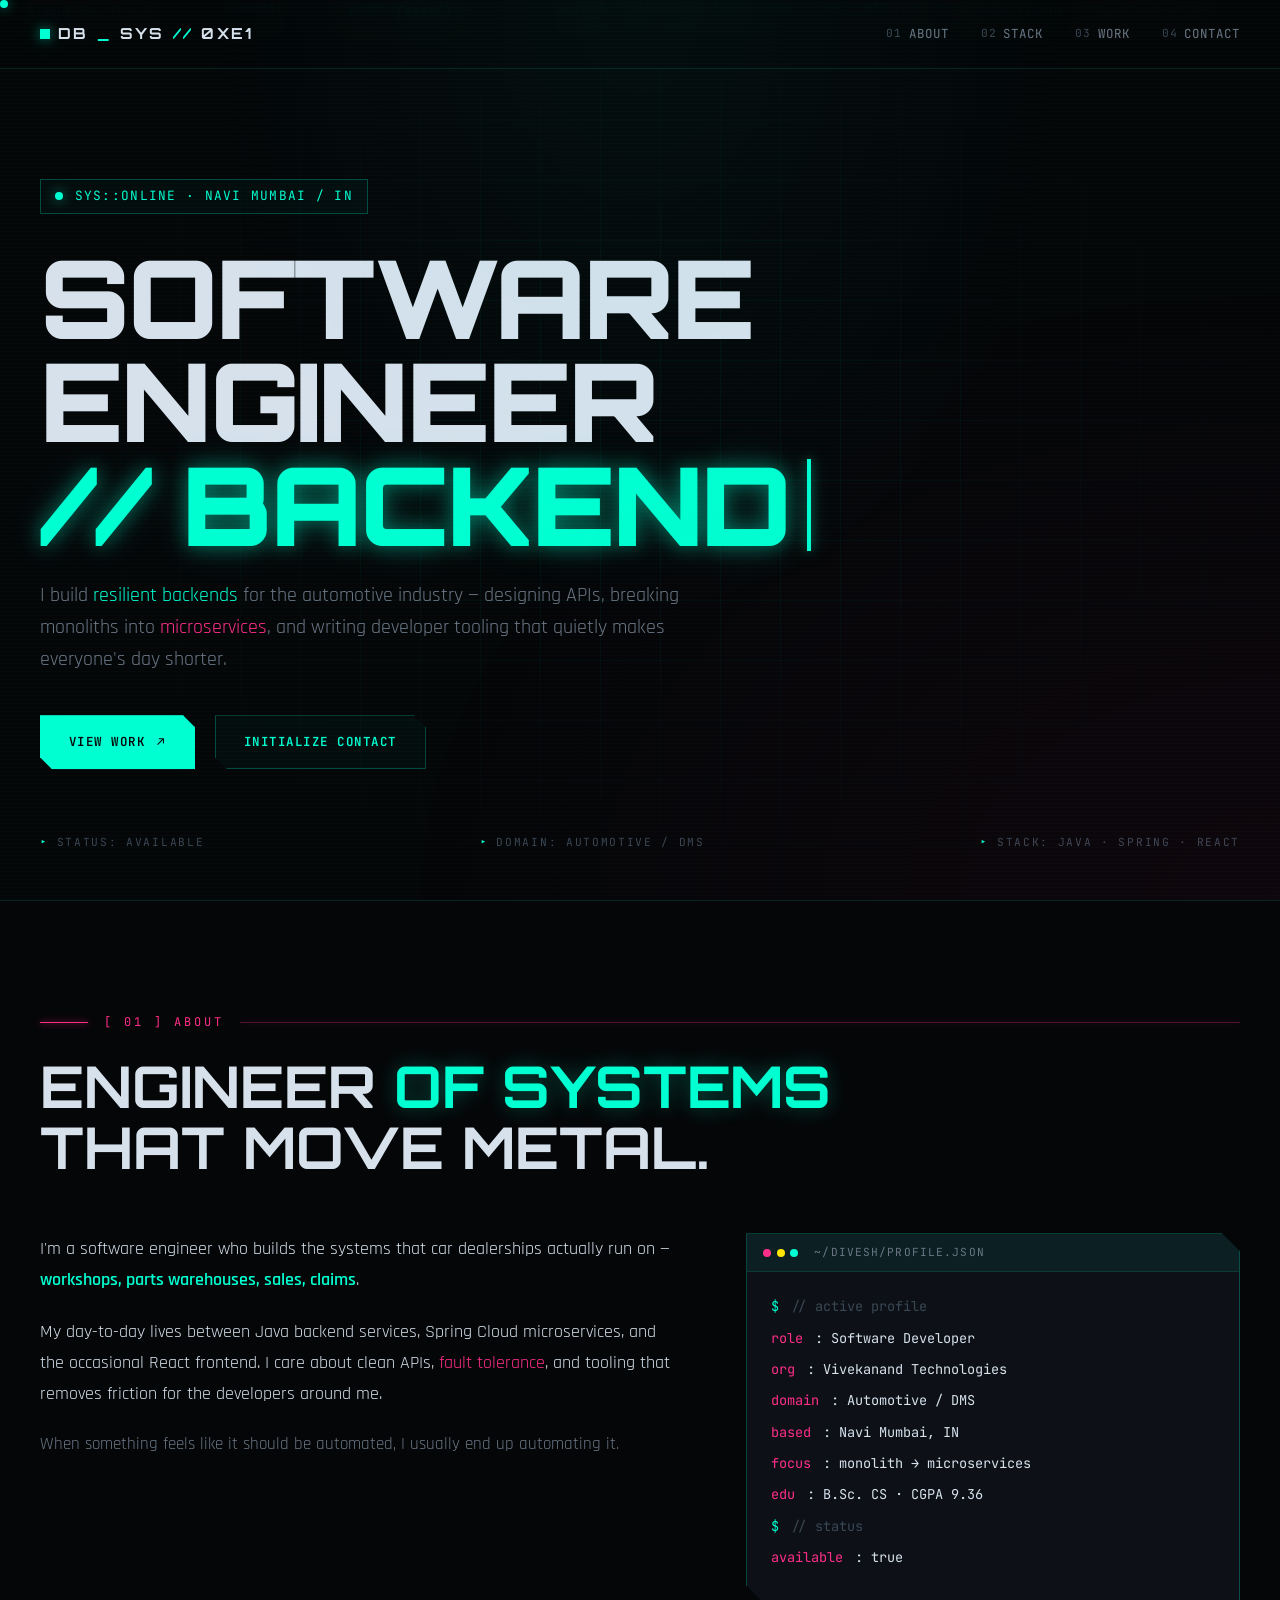
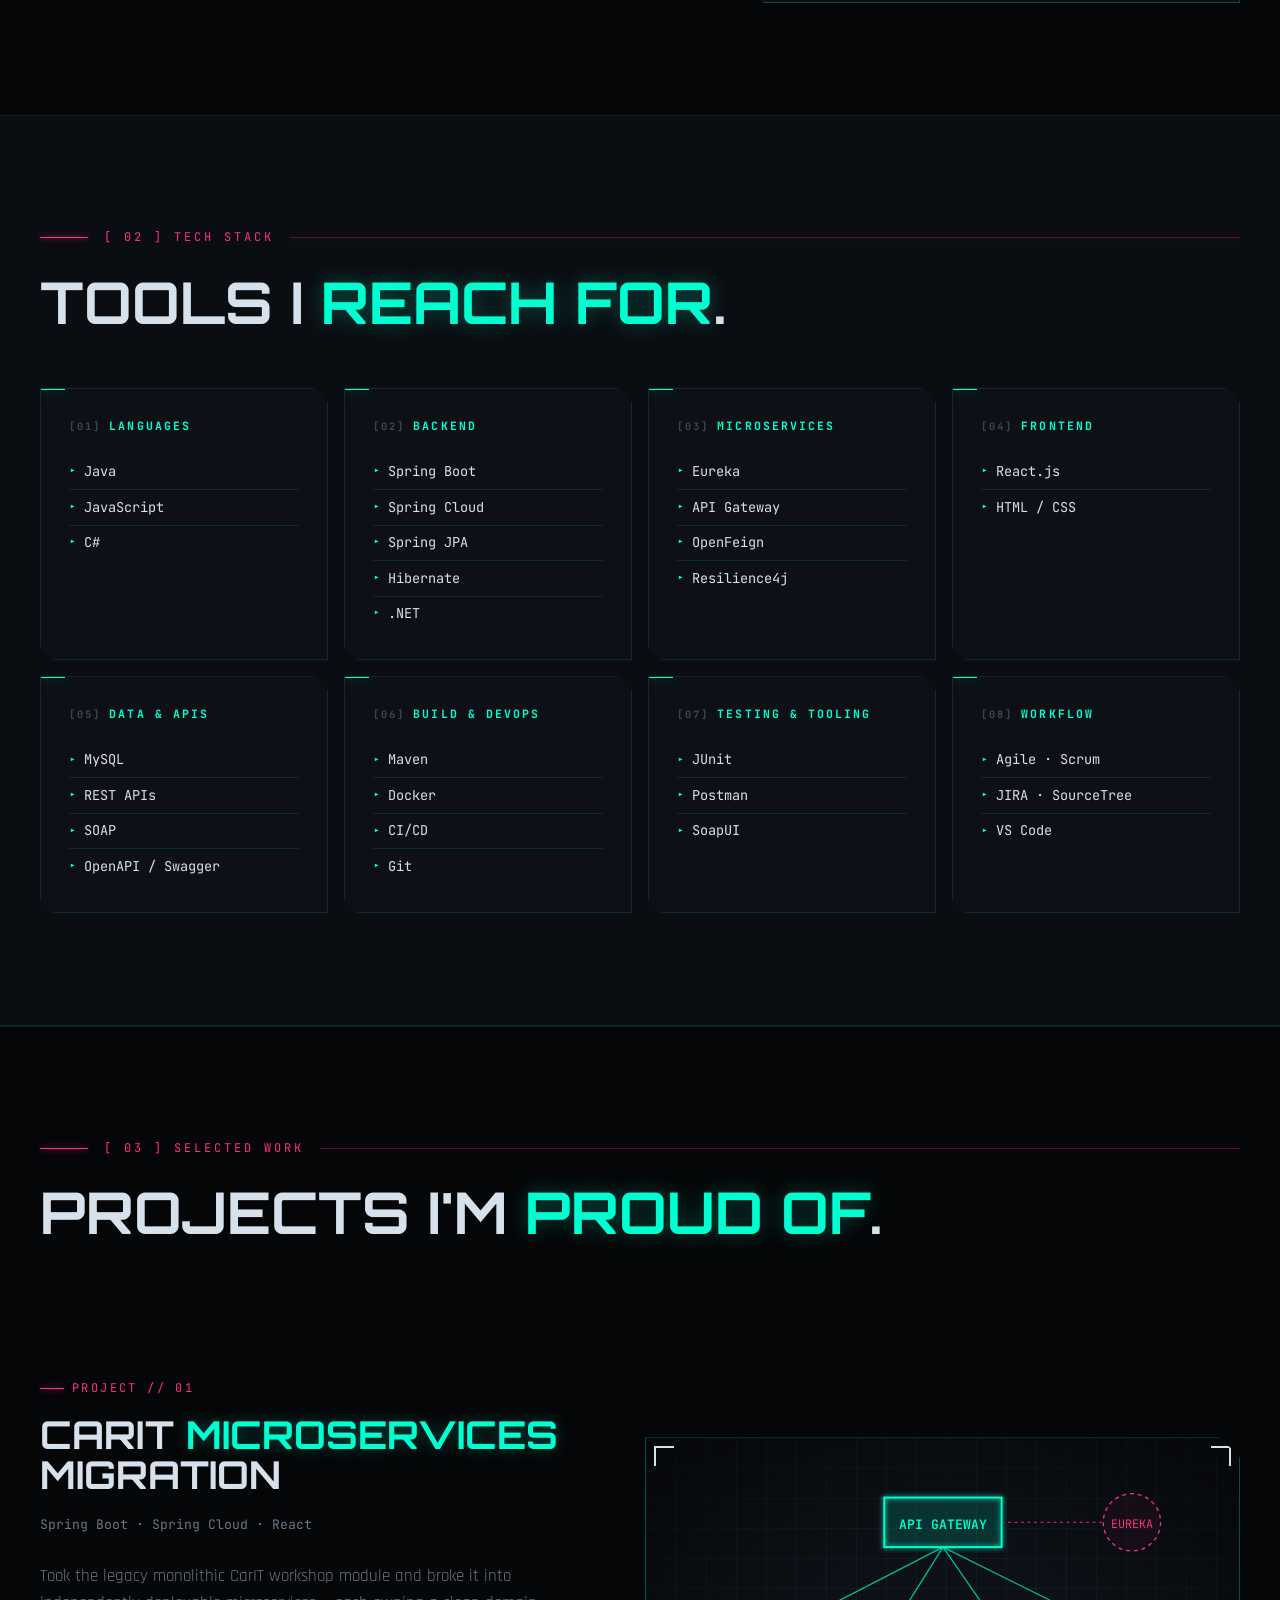
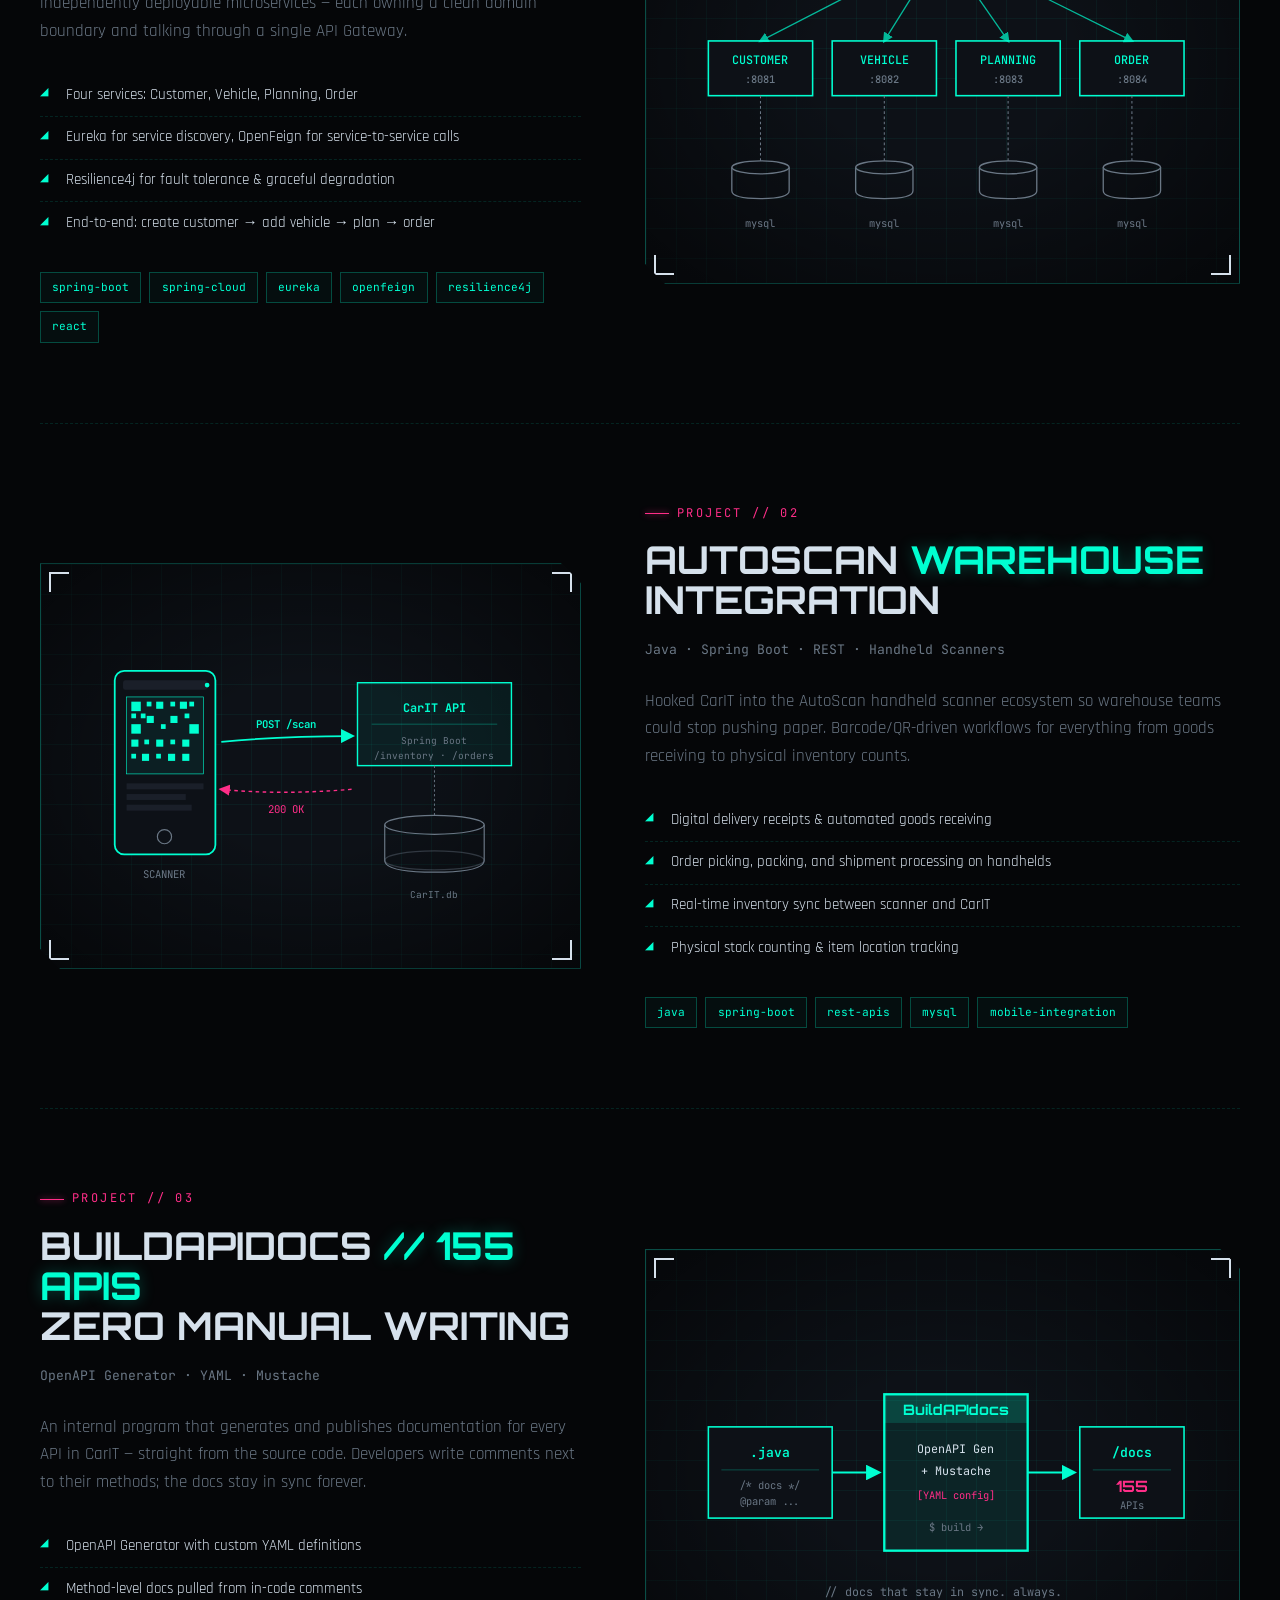
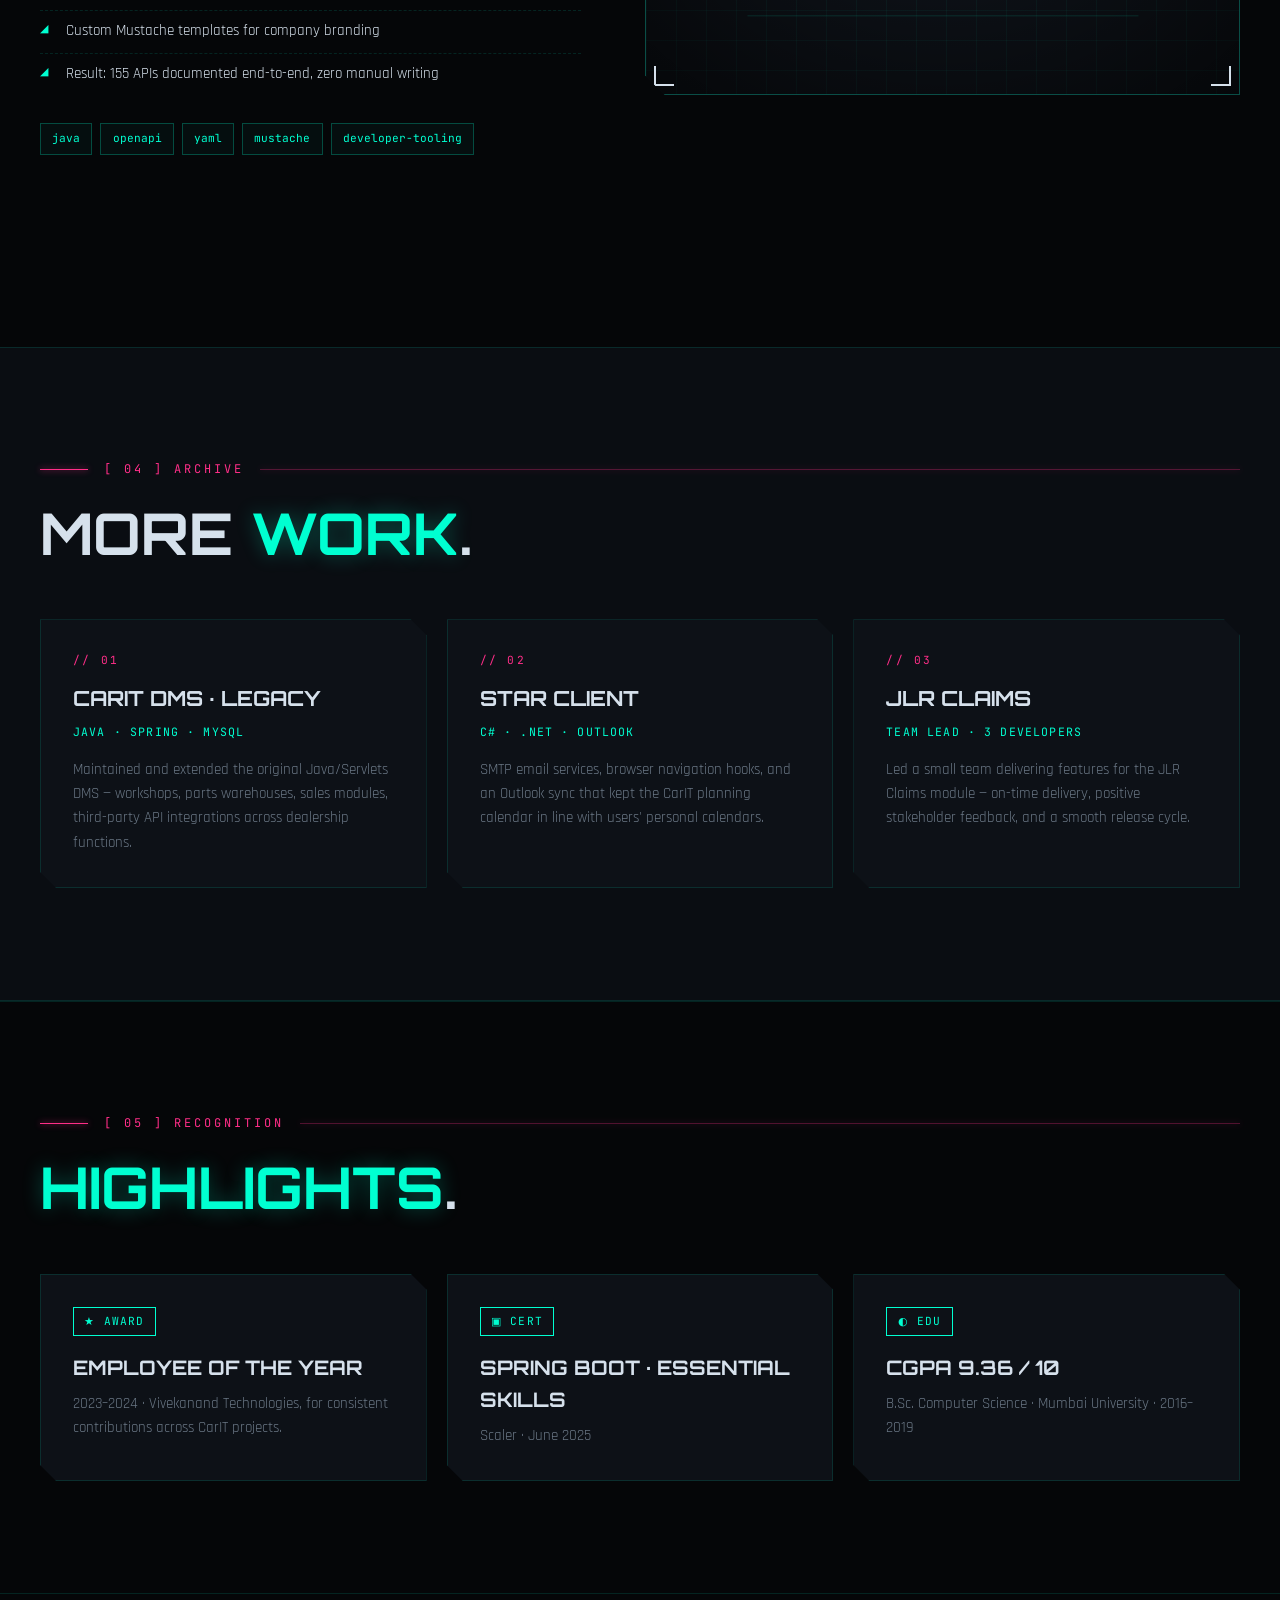
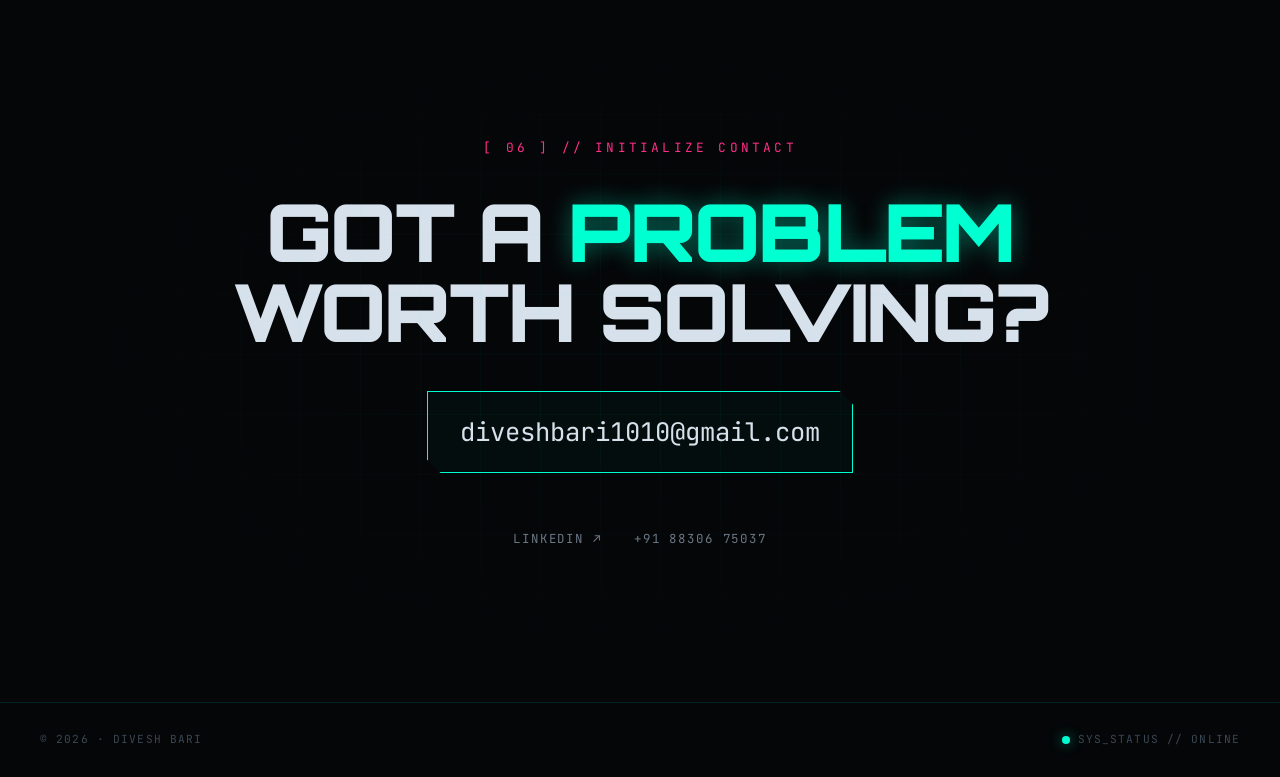
==== commit 32699e58: "Updated the portfolio - Remove the jenkins - Updated the valida info in legacy CarIT and CarIT web," ====
--- a/Portfolio/index.html
+++ b/Portfolio/index.html
@@ -855,9 +855,9 @@
       <div class="stack-cell"><h3><span class="id">[03]</span> Microservices</h3><ul><li>Eureka</li><li>API Gateway</li><li>OpenFeign</li><li>Resilience4j</li></ul></div>
       <div class="stack-cell"><h3><span class="id">[04]</span> Frontend</h3><ul><li>React.js</li><li>HTML / CSS</li></ul></div>
       <div class="stack-cell"><h3><span class="id">[05]</span> Data &amp; APIs</h3><ul><li>MySQL</li><li>REST APIs</li><li>SOAP</li><li>OpenAPI / Swagger</li></ul></div>
-      <div class="stack-cell"><h3><span class="id">[06]</span> Build &amp; DevOps</h3><ul><li>Maven</li><li>Docker</li><li>Jenkins · CI/CD</li><li>Git</li></ul></div>
+      <div class="stack-cell"><h3><span class="id">[06]</span> Build &amp; DevOps</h3><ul><li>Maven</li><li>Docker</li><li>CI/CD</li><li>Git</li></ul></div>
       <div class="stack-cell"><h3><span class="id">[07]</span> Testing &amp; Tooling</h3><ul><li>JUnit</li><li>Postman</li><li>SoapUI</li></ul></div>
-      <div class="stack-cell"><h3><span class="id">[08]</span> Workflow</h3><ul><li>Agile · Scrum</li><li>JIRA · SourceTree</li><li>IntelliJ · VS Code</li></ul></div>
+      <div class="stack-cell"><h3><span class="id">[08]</span> Workflow</h3><ul><li>Agile · Scrum</li><li>JIRA · SourceTree</li><li>VS Code</li></ul></div>
     </div>
   </div>
 </section>
@@ -1005,7 +1005,7 @@
           <ellipse cx="305" cy="200" rx="42" ry="8" fill="none" stroke="#6a7785" stroke-width="1"/>
           <path d="M 263 200 L 263 230 Q 263 240 305 240 Q 347 240 347 230 L 347 200" fill="none" stroke="#6a7785" stroke-width="1"/>
           <ellipse cx="305" cy="230" rx="42" ry="8" fill="none" stroke="#6a7785" stroke-width="1" opacity="0.4"/>
-          <text x="305" y="262" text-anchor="middle" fill="#6a7785" font-family="JetBrains Mono" font-size="8">inventory.db</text>
+          <text x="305" y="262" text-anchor="middle" fill="#6a7785" font-family="JetBrains Mono" font-size="8">CarIT.db</text>
           <line x1="305" y1="150" x2="305" y2="192" stroke="#6a7785" stroke-width="0.8" stroke-dasharray="2 2"/>
         </svg>
       </div>
@@ -1078,7 +1078,7 @@
       <div class="more-card">
         <div class="tag-num">// 01</div>
         <h3>CarIT DMS · Legacy</h3>
-        <div class="meta">Java · Servlets · Spring · MySQL</div>
+        <div class="meta">Java · Spring · MySQL</div>
         <p>Maintained and extended the original Java/Servlets DMS — workshops, parts warehouses, sales modules, third-party API integrations across dealership functions.</p>
       </div>
       <div class="more-card">
@@ -1132,7 +1132,7 @@
 </section>
 
 <footer>
-  <div>© <span id="year"></span> · DIVESH BARI · ALL SYSTEMS NOMINAL</div>
+  <div>© <span id="year"></span> · DIVESH BARI </div>
   <div class="status">SYS_STATUS // ONLINE</div>
 </footer>
 
@@ -1183,7 +1183,7 @@
   const fragments = [
     '0x1F4A', 'GET /api/v1', '404', 'POST /scan', '{ ok: true }', 'spring.cloud',
     'eureka.client', '@RestController', 'try { }', 'await fetch()', '0x00FFD1',
-    'mysql://', 'docker run', 'jenkins.build', 'main()', 'public class',
+    'mysql://', 'docker run', 'main()', 'public class',
     'OpenAPI', 'Resilience4j', '0x88', 'JWT.verify'
   ];
   for (let i = 0; i < 14; i++) {
